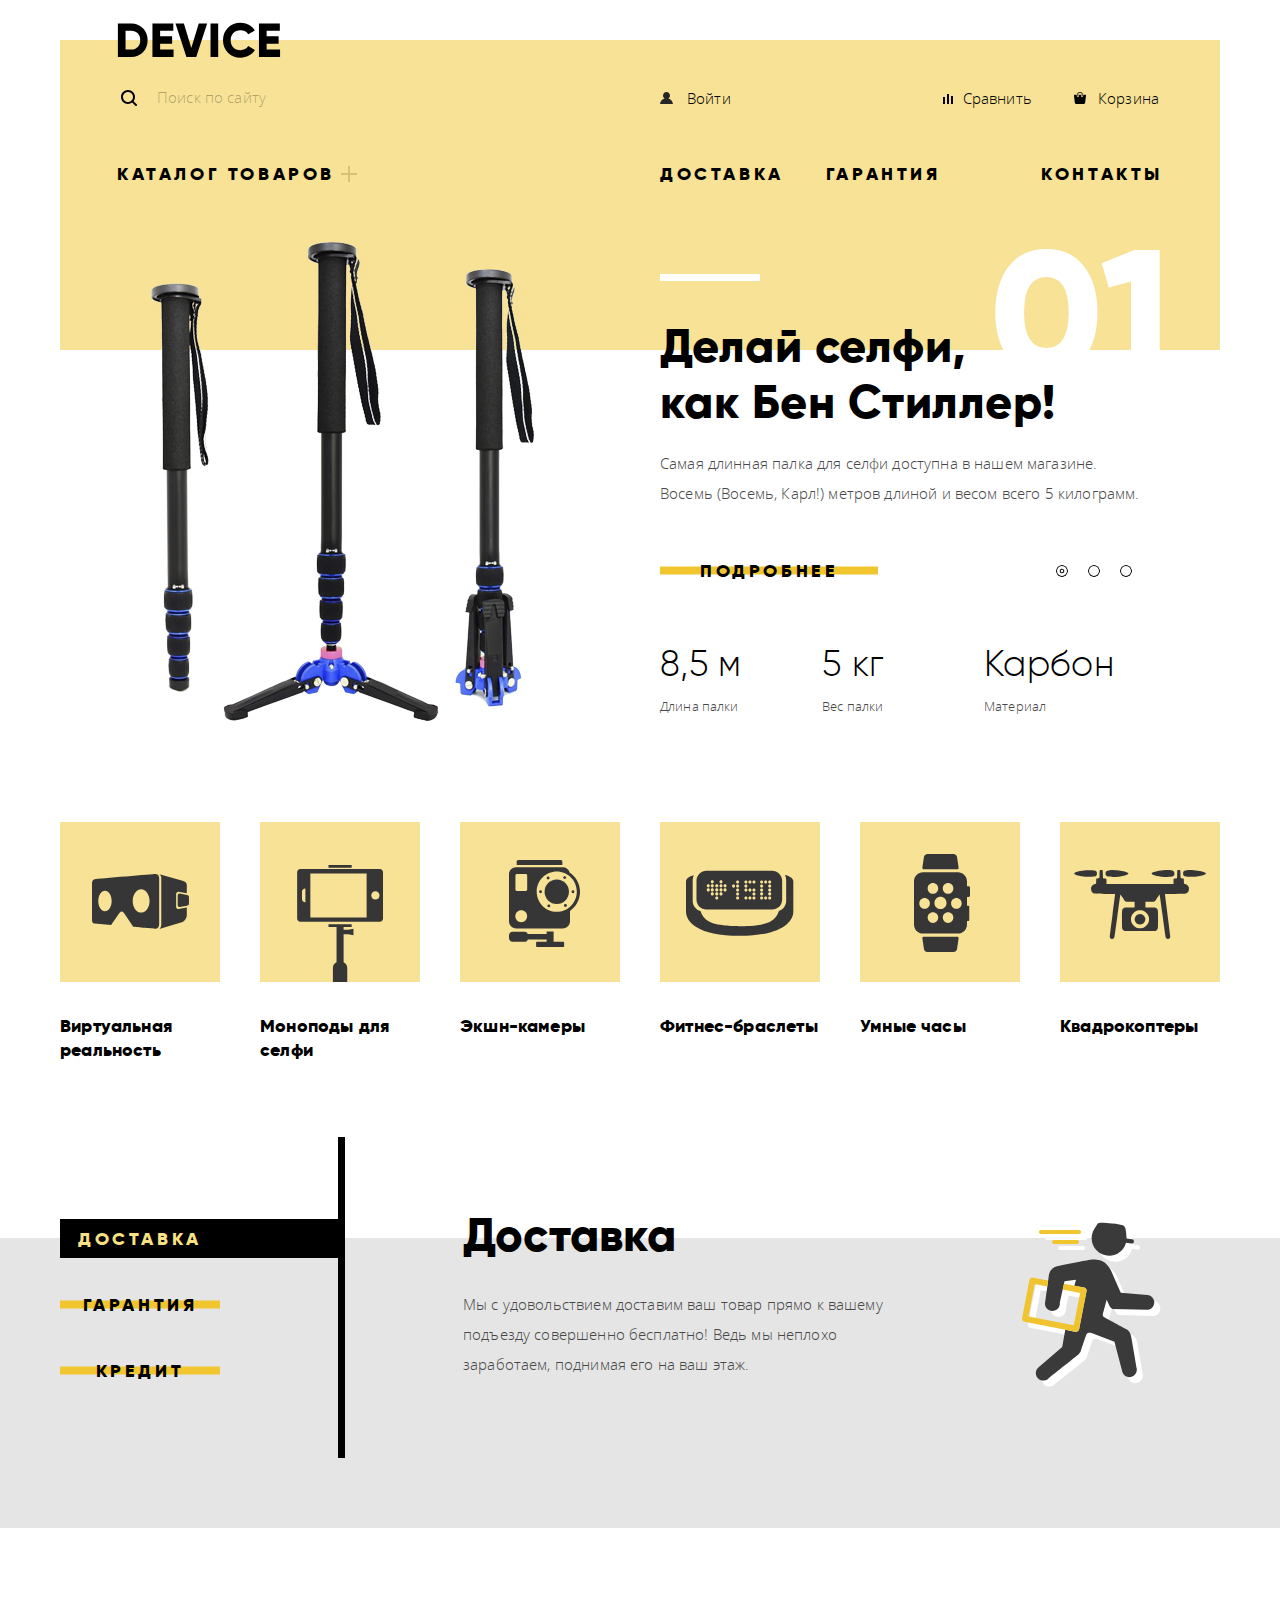
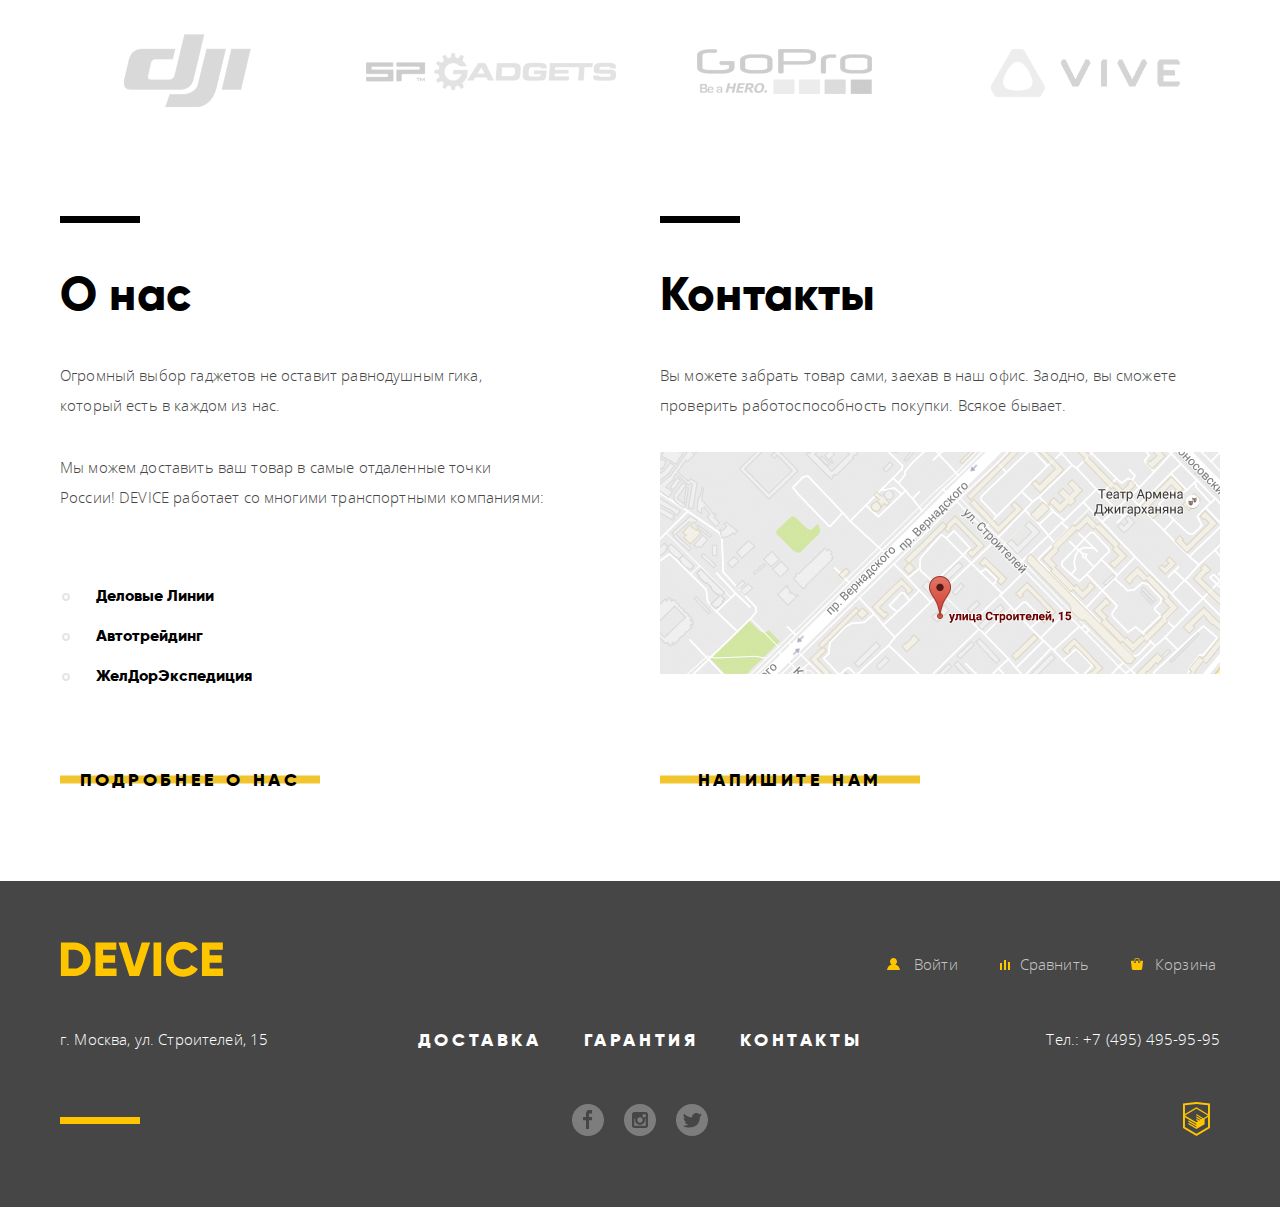
==== index.html @ cc543a5d "fix some link addresses" ====
<!DOCTYPE html>
<html lang="ru">
  <head>
    <meta charset="utf-8">
    <title>Девайс</title>
    <link href="https://fonts.googleapis.com/css?family=PT+Sans+Narrow:400,700&display=swap&subset=cyrillic" rel="stylesheet">
    <link href="css/style.css" rel="stylesheet">
  </head>
  <body class="main-theme">
    <header class="page-header">
      <div class="container">
        <nav class="page-navigation">
          <a class="device-logo" href="">
            <img src="img/logo.svg" width="164" height="36" alt="Логотип интернет-магазина &laquo;Девайс&raquo;" class="solution">
          </a>

          <ul class="user-navigation">
            <li class="search">
              <h2 class="visually-hidden">
                Поиск по сайту
              </h2>
              <form class="search-form" method="get" action="https://echo.htmlacademy.ru">
                <input class="search-input" type="text" name="search" placeholder="Поиск по сайту" autocomplete="off">
                <button class="search-button" type="button">Найти</button>
              </form>
            </li>

            <li class="authorization">
            <!-- авторизация -->
              <a class="login-link" href="">Войти</a>
              <a class="disabled user-profile-link" href="">Валенитин Петухов</a>
              <a class="logout-link disabled" href="">Выйти</a>
            </li>
            <!-- Покупки -->
            <li>
              <a class="user-navigation-link compare-link" href="catalog.html">
                Сравнить
              </a>
            </li>
            <li>
              <a class="user-navigation-link cart-link" href="catalog.html">
                Корзина
              </a>
            </li>
          </ul>

          <!-- второй блок хэдера, навигация-->
          <ul class="site-navigation">
            <!-- выпадающее меню, каталог товаров -->
            <li class="site-navigation-catalog">
              <h2 class="catalog-navigation-header">
                <a href="catalog.html">Каталог товаров</a>
              </h2>
              <ul class="catalog-navigation">
                <li>
                  <a href="catalog.html">Виртуальная реальность</a>
                </li>
                <li>
                  <a href="catalog.html">Фитнес-браслеты</a>
                </li>
                <li>
                  <a href="catalog.html">Квадрокоптеры</a>
                </li>
                <li>
                  <a href="catalog.html">Моноподы для селфи</a>
                </li>
                <li>
                  <a href="catalog.html">Умные часы</a>
                </li>
                <li>
                  <a href="catalog.html">Экшн-камеры</a>
                </li>
              </ul>
            </li>
            <li><a href="">Доставка</a></li>
            <li><a href="">Гарантия</a></li>
            <li><a href="">Контакты</a></li>
          </ul>
        </nav>
      </div>
    </header>

    <main class="">
      <h1 class="visually-hidden">
        Интернет магазин &laquo;Девайс&raquo;
      </h1>

      <section class="slider slider-advertisement">
        <div class="container">
          <h2 class="visually-hidden">
            Актуальные предложения
          </h2>

          <input class="visually-hidden" type="radio" id="slider-advertisement-item-1" name="slider-advertisement-toggle" checked>
          <input class="visually-hidden" type="radio" id="slider-advertisement-item-2" name="slider-advertisement-toggle">
          <input class="visually-hidden" type="radio" id="slider-advertisement-item-3" name="slider-advertisement-toggle">

          <div class="slider-advertisement-controls">
            <label class="slider-advertisement-controls-item" for="slider-advertisement-item-1">Первый</label>
            <label class="slider-advertisement-controls-item" for="slider-advertisement-item-2">Второй</label>
            <label class="slider-advertisement-controls-item" for="slider-advertisement-item-3">Третий</label>
          </div>

          <ul class="slider-advertisement-list">
            <li class="slider-advertisement-item slider-advertisement-item-1">
              <h3 class="visually-hidden">
                Карточка товара, cелфи-палка
              </h3>
              <div class="slider-advertisement-image-container">
                <img class="slider-advertisement-image" src="img/slider-1.png" width="384" height="486" alt="Селфи-палка, фото">
              </div>
              <div class="slider-advertisement-text-container">
                <p class="slider-advertisement-advertising-message">
                  Делай селфи, <br>как Бен Стиллер!
                </p>

                <p class="slider-advertisement-text">
                  Самая длинная палка для селфи доступна в нашем магазине. <br>Восемь (Восемь, Карл!) метров длиной и весом всего 5 килограмм.
                </p>

                <p class="slider-advertisement-button">
                  <a class="button-animated" href="catalog.html">Подробнее</a>
                </p>

                <ul class="slider-advertisement-product-features">
                <!-- характеристики товара -->
                  <li>
                    <span class="single-feature">8,5 м</span> Длина палки
                  </li>
                  <li>
                    <span class="single-feature">5 кг</span> Вес палки
                  </li>
                  <li>
                    <span class="single-feature">Карбон</span> Материал
                  </li>
                </ul>
              </div>
            </li>
            <li class="slider-advertisement-item slider-advertisement-item-2 disabled">
              <h3 class="visually-hidden">
                Карточка товара, умный браслет
              </h3>
              <div class="slider-advertisement-image-container">
                <img class="slider-advertisement-image" src="img/slider-2.png" width="345" height="485" alt="Умный браслет, фото">
              </div>
              <div class="slider-advertisement-text-container">
                <p class="slider-advertisement-advertising-message">
                  Худеем <br>правильно!
                </p>
                <p class="slider-advertisement-text">
                  Мотивирующие фитнес-браслеты помогут найти в себе силы <br>не пропускать занятия и соблюдать диету.
                </p>

                <p class="slider-advertisement-button">
                  <a class="button-animated" href="catalog.html">Подробнее</a>
                </p>

                <ul class="slider-advertisement-product-features">
                  <li>
                    <span class="single-feature">48 часов</span> Без подзарядки
                  </li>
                </ul>
              </div>
            </li>
            <li  class="slider-advertisement-item slider-advertisement-item-3 disabled">
              <h3 class="visually-hidden">
                Карточка товара, квадрокоптер
              </h3>
              <div class="slider-advertisement-image-container">
                <img class="slider-advertisement-image" src="img/slider-3.png" width="526" height="334" alt="Квадрокоптер, фото">
              </div>
              <div class="slider-advertisement-text-container">
                <p class="slider-advertisement-advertising-message">
                  Порхает как бабочка, <br>жалит как пчела!
                </p>

                <p class="slider-advertisement-text">
                  Этот обычный, на первый взгляд, квадрокоптер оснащен <br>мощным лазером, замаскированным под стандартную камеру.
                </p>

                <p class="slider-advertisement-button">
                  <a class="button-animated" href="catalog.html">Подробнее</a>
                </p>

                <ul class="slider-advertisement-product-features">
                  <li>
                    <span class="single-feature">800 м</span> Дальность полета
                  </li>
                  <li>
                    <span class="single-feature">50 м</span> Радиус поражения
                  </li>
                </ul>
              </div>
            </li>
          </ul>
        </div>
      </section>



      <section class="popular-categories">
        <div class="container">
          <h2 class="visually-hidden">
            Популярные разделы
          </h2>
          <!-- раздел "popular" с категориями товаров -->
          <ul class="popular-categories-list">
            <li class="popular-categories-item">
              <a class="popular-categories-link popular-categories-category-1" href="catalog.html">Виртуальная реальность</a>
            </li>
            <li class="popular-categories-item">
              <a class="popular-categories-link popular-categories-category-2" href="catalog.html">Моноподы для селфи</a>
            </li>
            <li class="popular-categories-item">
              <a class="popular-categories-link popular-categories-category-3" href="catalog.html">Экшн-камеры</a>
            </li>
            <li class="popular-categories-item">
              <a class="popular-categories-link popular-categories-category-4" href="catalog.html">Фитнес-браслеты</a>
            </li>
            <li class="popular-categories-item">
              <a class="popular-categories-link popular-categories-category-5" href="catalog.html">Умные часы</a>
            </li>
            <li class="popular-categories-item">
              <a class="popular-categories-link popular-categories-category-6" href="catalog.html">Квадрокоптеры</a>
            </li>
          </ul>
        </div>
      </section>



      <section class="slider slider-services">
      <!-- Cервисы -->
        <div class="container slider-services-container">

          <h2 class="visually-hidden">
            Услуги
          </h2>

          <input class="visually-hidden" type="radio" id="slider-services-item-1" name="slider-services-toggle" checked>
          <input class="visually-hidden" type="radio" id="slider-services-item-2" name="slider-services-toggle">
          <input class="visually-hidden" type="radio" id="slider-services-item-3" name="slider-services-toggle">

          <ul class="slider-services-controls">
            <li>
              <label class="slider-services-controls-item" for="slider-services-item-1">Доставка</label>
            </li>
            <li>
              <label class="slider-services-controls-item" for="slider-services-item-2">Гарантия</label>
            </li>
            <li>
              <label class="slider-services-controls-item" for="slider-services-item-3">Кредит</label>
            </li>
          </ul>

          <ul class="slider-services-list">
            <li class="slider-services-item">
              <h3>
                Доставка
              </h3>
              <p>
                Мы с удовольствием доставим ваш товар прямо к вашему <br>подъезду совершенно бесплатно! Ведь мы неплохо <br>заработаем, поднимая его на ваш этаж.
              </p>
            </li>

            <li class="slider-services-item">
              <h3>
                Гарантия
              </h3>
              <p>
                Если из-за возгорания купленного у нас товара у вас сгорит <br>дом — не переживайте, мы выдадим вам новый. <br>Товар, не дом, конечно же.
              </p>
            </li>

            <li class="slider-services-item">
              <h3>
                Кредит
              </h3>
              <p>
                Залезть в долговую яму стало проще! Кредитные <br>консультанты подберут для вас наиболее выгодные <br>условия кредита. Выгодные для нашего банка, разумеется.
              </p>
            </li>
          </ul>
        </div>
      </section>

      <section class="brands">
        <div class="container">
          <!-- Бренды -->
          <h2 class="visually-hidden">
            Бренды
          </h2>
          <ul class="brands-list">
            <li>
              <a class="brand brand-1" href="catalog.html"><span class="visually-hidden">DJI</span></a>
            </li>
            <li>
              <a class="brand brand-2" href="catalog.html"><span class="visually-hidden">SP Gadgets</span></a>
            </li>
            <li>
              <a class="brand brand-3" href="catalog.html"><span class="visually-hidden">GoPro</span></a>
            </li>
            <li>
              <a class="brand brand-4" href="catalog.html"><span class="visually-hidden">VIVE</span></a>
            </li>
          </ul>
        </div>
      </section>

      <section class="info-blocks">
        <div class="container">
          <div class="info-blocks-item about-us">
            <!-- О нас -->
            <h2 class="header-line">
              О нас
            </h2>
            <p>
              Огромный выбор гаджетов не оставит равнодушным гика, <br>который есть в каждом из нас.
            </p>
            <p>
              Мы можем доставить ваш товар в самые отдаленные точки <br>России! DEVICE работает со многими транспортными компаниями:
            </p>
            <ul class="info-blocks-list">
              <li>
                Деловые Линии
              </li>
              <li>
                Автотрейдинг
              </li>
              <li>
                ЖелДорЭкспедиция
              </li>
            </ul>
            <p>
              <a class="button-animated" href="">
                Подробнее о нас
              </a>
            </p>
          </div>

          <div class="info-blocks-item contacts">
            <!-- Контакты -->
            <h2 class="header-line">
              Контакты
            </h2>
            <p>
              Вы можете забрать товар сами, заехав в наш офис. Заодно, вы сможете <br>проверить работоспособность покупки. Всякое бывает.
            </p>
            <div>
            <!-- здесь будет карта -->
              <img src="img/map.png" width="560" height="222" alt="Карта">
            </div>
            <p>
              <a  class="button-animated" href="">
                Напишите нам
              </a>
            </p>
          </div>
        </div>
      </section>
    </main>

    <footer class="page-footer">
      <div class="container">
        <div class="user-navigation-container">
          <a class="device-logo" href="">
            <img src="img/logo-yellow.svg" width="164" height="36" alt="Логотип интернет-магазина &laquo;Девайс&raquo;" class="solution">
          </a>

          <ul class="user-navigation user-navigation-footer">
            <li>
              <!-- авторизация -->
              <a class="login-link" href="">Войти</a>
              <a class="disabled user-profile-link" href="">Валенитин Петухов</a>
              <a class="logout-link disabled" href="">Выйти</a>
            </li>
            <!-- Покупки -->
            <li>
              <a class="user-navigation-link compare-link" href="catalog.html">
                Сравнить
              </a>
            </li>
            <li>
              <a class="user-navigation-link cart-link" href="catalog.html">
                Корзина
              </a>
            </li>
          </ul>
        </div>

        <div class="site-navigation-container">
          <ul class="site-navigation site-navigation-footer">
            <li><a href="">Доставка</a></li>
            <li><a href="">Гарантия</a></li>
            <li><a href="">Контакты</a></li>
          </ul>

          <div class="footer-contacts footer-contacts-address">
            <h2 class="visually-hidden">
              Адрес
            </h2>
            <p>
              г. Москва, ул. Строителей, 15
            </p>
          </div>

          <div class="footer-contacts footer-contacts-phone">
            <!-- Этот блок переставим в конец в css -->
            <h2 class="visually-hidden">
              Телефон
            </h2>
            <p>
              Тел.: +7 (495) 495-95-95
            </p>
          </div>
        </div>

        <div class="social-links">
          <h2 class="visually-hidden">
            Соц-сети
          </h2>
          <ul class="social-links-list">
            <li>
              <a class="social-link" href="">
                <svg width="32px" height="32px" viewBox="0 0 32 32" version="1.1" xmlns="http://www.w3.org/2000/svg" xmlns:xlink="http://www.w3.org/1999/xlink">
                  <path d="M16,0 C7.164,0 0,7.163 0,16 C0,24.837 7.164,32 16,32 C24.837,32 32,24.836 32,16 C32,7.164 24.837,0 16,0 Z M20.062,9.455 L17.041,9.455 L17.041,12.899 L20.062,12.899 L20.062,16.344 L17.041,16.344 L17.041,24.954 L14.02,24.954 L14.02,16.344 L11,16.344 L11,12.899 L14.021,12.899 L14.021,9.455 C14.021,7.553 15.374,6.01 17.042,6.01 L20.063,6.01 L20.063,9.455 L20.062,9.455 Z" fill-rule="nonzero"></path>
                </svg>
              </a>
            </li>
            <li>
              <a class="social-link" href="">
                <svg width="32px" height="32px" viewBox="0 0 32 32" version="1.1" xmlns="http://www.w3.org/2000/svg" xmlns:xlink="http://www.w3.org/1999/xlink">
                  <path d="M20.916,16 C20.916,18.7274582 18.7049582,20.9385 15.9775,20.9385 C13.2500418,20.9385 11.039,18.7274582 11.039,16 C11.039,15.606 11.09,15.227 11.177,14.86 L10.28,14.86 L10.28,21.698 L21.676,21.698 L21.676,14.86 L20.779,14.86 C20.865,15.227 20.916,15.606 20.916,16 L20.916,16 Z" fill-rule="nonzero"></path>
                  <path d="M15.978,18.659 C17.444,18.659 18.637,17.466 18.637,16 C18.637,14.534 17.444,13.341 15.978,13.341 C14.512,13.341 13.319,14.534 13.319,16 C13.319,17.466 14.511,18.659 15.978,18.659 L15.978,18.659 Z M18.637,10.302 L21.676,10.302 L21.676,13.341 L18.637,13.341 L18.637,10.302 Z" fill-rule="nonzero"></path>
                  <path d="M16,0 C7.164,0 0,7.164 0,16 C0,24.837 7.164,32 16,32 C24.837,32 32,24.837 32,16 C32,7.164 24.837,0 16,0 Z M23.955,21.698 C23.9517029,22.9552887 22.9332887,23.9737029 21.676,23.977 L10.279,23.977 C9.02171129,23.9737029 8.0032971,22.9552887 8,21.698 L8,10.302 C8.00384341,9.04493849 9.02193849,8.02684341 10.279,8.023 L21.675,8.023 C22.9320615,8.02684341 23.9501566,9.04493849 23.954,10.302 L23.954,21.698 L23.955,21.698 Z" fill-rule="nonzero"></path>
                </svg>
              </a>
            </li>
            <li>
              <a class="social-link" href="">
                <svg width="32px" height="32px" viewBox="0 0 32 32" version="1.1" xmlns="http://www.w3.org/2000/svg" xmlns:xlink="http://www.w3.org/1999/xlink">
                  <path d="M16,0 C7.164,0 0,7.164 0,16 C0,24.837 7.164,32 16,32 C24.837,32 32,24.837 32,16 C32,7.164 24.837,0 16,0 Z M23.944,12.809 C23.693,19.325 20.481,23.641 12.952,23.511 L12.466,23.511 C12.019,23.511 7.923,23.068 7.122,21.688 C9.601,21.878 11.369,21.282 12.242,20.552 C11.194,20.263 9.319,20.091 8.991,17.704 C9.375,17.808 9.609,17.925 10.29,17.817 C8.983,16.993 7.532,16.298 7.611,14.174 C7.922,14.491 8.775,14.692 9.071,14.631 C8.303,14.398 6.922,11.387 8.097,9.85 C10.081,11.64 12.172,13.332 15.901,13.493 C16.128,11.279 17.141,9.794 19.069,9.168 C20.909,8.689 22.324,9.428 22.97,10.306 C23.707,10.082 24.423,9.84 25.163,9.621 C25.159,10.454 24.594,11.084 24.228,11.33 C24.975,11.495 25.651,10.855 25.651,10.855 C25.467,11.818 24.557,12.58 23.944,12.809 L23.944,12.809 Z" fill-rule="nonzero"></path>
                </svg>
              </a>
            </li>
          </ul>

          <a class="html-academy-logo" href="https://htmlacademy.ru/intensive/htmlcss">
            <img src="img/logo-html.svg" width="27" height="35" alt="HTML-Academy">
          </a>
        </div>
      </div>
    </footer>

    <section class="disabled popup popup-mail-us">
      <h2 class="visually-hidden">Напишите нам</h2>
      <form class="form-mail-us" action="https://echo.htmlacademy.ru" method="get">

        <label for="form-mail-us-name">
          Ваше имя:
          <input class="form-mail-us-name" type="text" id="form-mail-us-name" name="name" placeholder="Имя Фамилия" required>
        </label>

        <label for="form-mail-us-mail">
          Ваш e-mail:
          <input class="form-mail-us-mail" type="text" id="form-mail-us-mail" name="e-mail" placeholder="email@example.com" required>
        </label>

        <label for="form-mail-us-message-text">
          Текст письма:
        <textarea class="form-mail-us-message-text" id="form-mail-us-message-text" name="message-text" rows="5" cols="100" placeholder="В свободной форме" required></textarea>
        </label>

        <button class="button-animated" type="submit">
          Отправить
        </button>
      </form>
      <button class="popup-close" type="button">
        <span class="visually-hidden">Закрыть</span>
      </button>
    </section>

    <section class="disabled popup popup-map">
      <h2 class="visually-hidden">Как до нас добраться</h2>
      <img class="popup-map-image" src="img/map-big.png" width="960" height="559" alt="Офис компании по адресу г. Москва, ул. Строителей, 15 ">
      <button class="popup-close" type="button">
        <span class="visually-hidden">Закрыть</span>
      </button>
    </section>
  </body>
</html>
---- css/style.css ----
/* --- --- --- --- add fonts --- --- --- --- */

@font-face {
  font-family: 'Gilroy';
  src:
    url('../fonts/gilroylight.woff') format('woff'),
    url('../fonts/gilroylight.woff2') format('woff2');
  font-weight: normal;
}

@font-face {
  font-family: 'Gilroy';
  src:
    url('../fonts/gilroyextrabold.woff') format('woff'),
    url('../fonts/gilroyextrabold.woff2') format('woff2');
  font-weight: bold;
}

@font-face {
  font-family: 'Open Sans';
  src:
    url('../fonts/opensans.woff') format('woff'),
    url('../fonts/opensans.woff2') format('woff2');
  font-weight: normal;
}

@font-face {
  font-family: 'Open Sans light';
  src:
    url('../fonts/opensanslight.woff') format('woff'),
    url('../fonts/opensanslight.woff2') format('woff2');
  font-weight: normal;
}

/* --- --- --- --- initial--- --- --- --- */

html {
  box-sizing: border-box;
}

*, *::before, *::after {
  box-sizing: inherit;
}

img {
  max-width: 100%
}

a {
  text-decoration: none
}

body.main-theme {
  margin: 0;
  padding: 0;

  font-family: "Open Sans light", Arial, sans-serif;
  font-weight: 400;
  font-size: 15px;
  line-height: 30px;
  letter-spacing: 0.15px;

  color: #464646;

  background-color: #ffffff;

  min-width: 1160px;

  /*
  background-image: url("");
  background-position: top center;
  background-repeat: no-repeat;
  */
}

.container {
  width: 1160px;
  margin: auto;
}

/* --- --- --- --- main-theme, headers and paragraphs --- --- --- --- */

.main-theme h2 {
  font-family: "Gilroy", Arial, sans-serif;
  font-weight: bold;
  font-size: 47px;
  letter-spacing: 0.21px;
  line-height: 48px;
  color: #000000;
}

.main-theme .header-line {
  position: relative;

  margin: 0px 0 42px 0;
  padding: 54px 0 0 0;

}

/*
.main-theme p {
  margin: 15px 0;
}
 */

.main-theme .header-line::before {
  content: "";

  display: block;
  width: 80px;
  height: 7px;

  position: absolute;
  top: 0;
  left: 0;


  background: #000000;
}

/* --- --- --- --- main-theme, links and buttons --- --- --- --- */

.main-theme a {
  text-decoration: none;
  color: #000000;
}

.main-theme a:hover {
  opacity: 0.6;
}

.main-theme a:active {
  opacity: 0.3;
}

.main-theme a:visited {
  color: #000000;
}

a.button-animated {
  display: inline-block;

  opacity: 1;

  font-family: "Gilroy", Arial, sans-serif;
  font-weight: bold;
  font-size: 18px;
  letter-spacing: 3.6px;
  line-height: 24px;

  text-transform: uppercase;
  text-align: center;

  background-color: transparent;
  background: linear-gradient(180deg, rgba(255,255,255,0) 15px, rgba(240,197,46,1) 16px, rgba(240,197,46,1) 23px, rgba(255,255,255,0) 24px);

  padding: 8px 40px 7px;

}

a.button-animated:hover {
  opacity: 1;

  background-color: rgba(240,197,46,1);
}

a.button-animated:active {
  opacity: 1;
  color: rgba(0,0,0,0.3);
  background-color: rgba(240,197,46,1);
}

/* --- --- --- --- page-navigation --- --- --- --- */

.page-navigation {
  color: #000000;
  background-color: rgba(240, 197, 46, 0.5);
  background: linear-gradient(180deg, rgba(255,255,255,0) 40px, rgba(240,197,46,0.5) 40px);
  padding: 22px 57px 50px 57px;
  margin: 0 0 0 0;

}

.page-header .device-logo {
  position: relative;
}

.device-logo:hover {
  opacity: 0.6;
}

.device-logo:active {
  opacity: 0.3;
}

/* fix for ie 10 and 11 */
@media all and (-ms-high-contrast: none), (-ms-high-contrast: active) {
  .device-logo img:active {
    opacity: 0.3;
  }
}

/* --- --- --- --- user-navigation --- --- --- --- */

.user-navigation {
  list-style: none;
  padding: 0 0 0 0;

  display: flex;
  flex-wrap: wrap;
  justify-content: space-between;
  align-items: center;

  margin: 6px 4px 6px 0;
}

.user-navigation > li {
  font-family: "Open Sans light", Arial, sans-serif;
  font-weight: normal;
  font-size: 15px;
  line-height: 30px;
  letter-spacing: 0.15px;

  margin-right: 42px;
}

.user-navigation > li:last-child {
  margin-right: 0px;
}

/* --- --- --- --- user-navigation search --- --- --- --- */

.user-navigation .search {
  min-width: 543px;
  margin-right: 0px;
}

.search-form {
  display: inline-block;
  position: relative;
  font-size: 0;

}

.search-form::before {
  content: "";

  position: absolute;
  top: 17px;
  left: 4px;

  width: 16px;
  height: 16px;

  background-image: url("../img/search.svg");
  background-repeat: no-repeat;
  background-position: 0 0;

  opacity: 1;
}

.search-input {
  display: inline-block;
  height: 49px;

  font-family: "Open Sans light", Arial, sans-serif;
  font-weight: normal;
  font-size: 15px;
  line-height: 30px;
  letter-spacing: 0.15px;

  border-radius: 0;
  border: none;
  /*
  border-bottom: 2px solid #000000;
   */

  background: transparent;

  padding: 9px 21px 10px 40px;
  margin: 0;

}

.search-button {
  display: none;

  font-family: "Open Sans light", Arial, sans-serif;
  font-weight: normal;
  font-size: 15px;
  line-height: 30px;
  letter-spacing: 0.15px;

  border-radius: 0;
  border: none;

  /*
  border: 2px solid #000000;
   */

  -webkit-box-shadow: inset 0px 0px 0px 2px rgba(0,0,0,1);
  -moz-box-shadow: inset 0px 0px 0px 2px rgba(0,0,0,1);
  box-shadow: inset 0px 0px 0px 2px rgba(0,0,0,1);

  background: transparent;

  padding: 9px 21px 10px 20px;
  margin: 0;
}

/* --- --- --- --- user-navigation search mechanics --- --- --- --- */


.search-input::placeholder {
  color: rgba(0,0,0,0.3);
}


.search-input:hover::placeholder {
  /*
    need some special IE selector here
  */
  color: rgba(0,0,0,0.6);
}

.search-input:focus {
  width: 356px;
  -webkit-box-shadow: inset 1px -4px 0px -2px rgba(0,0,0,1);
  -moz-box-shadow: inset 1px -4px 0px -2px rgba(0,0,0,1);
  box-shadow: inset 1px -4px 0px -2px rgba(0,0,0,1);

  outline: none;
}

.search-input:focus ~ .search-button {
  display: inline-block;
}

/* --- --- --- --- user-navigation authorization --- --- --- --- */

.user-navigation .authorization {
  min-width: 280px;
  flex-grow: 1;

  margin-right: 0px;
}

.user-navigation .user-navigation-link {
  position: relative;
}

.user-navigation .login-link {
  position: relative;
  padding-left: 27px;
}

.login-link::before {
  content: "";

  position: absolute;
  top: 4px;
  left: 0px;

  width: 13px;
  height: 12px;

  background-image: url("../img/user.svg");
  background-repeat: no-repeat;
  background-position: 0 0;

  opacity: 1;
}

.user-navigation .user-profile-link {
  position: relative;
  padding-left: 27px;
}

.user-profile-link::before {
  content: "";

  position: absolute;
  top: 4px;
  left: 0px;

  width: 13px;
  height: 12px;

  background-image: url("../img/user.svg");
  background-repeat: no-repeat;
  background-position: 0 0;

  opacity: 1;
}

.logout-link {
  margin-left: 16px;
  opacity: 0.3;
}

/* --- --- --- --- user-navigation other items --- --- --- --- */

.user-navigation .compare-link {
  padding-left: 20px;

}

.compare-link::before {
  content: "";

  position: absolute;
  top: 6px;
  left: 0px;

  width: 10px;
  height: 10px;

  background-image: url("../img/compare.svg");
  background-repeat: no-repeat;
  background-position: 0 0;

  opacity: 1;
}

.user-navigation .cart-link {
  padding-left: 24px;
}

.cart-link::before {
  content: "";

  position: absolute;
  top: 4px;
  left: 0px;

  width: 12px;
  height: 12px;

  background-image: url("../img/cart.svg");
  background-repeat: no-repeat;
  background-position: 0 0;

  opacity: 1;
}

/* --- --- --- --- site-navigation --- --- --- --- */

.site-navigation {
  list-style: none;
  padding: 0 0 0 0;

  display: flex;
  flex-wrap: wrap;
  justify-content: space-between;

  margin: 40px 0 0 0;

}

.site-navigation > li {
  text-transform: uppercase;

  font-family: "Gilroy", Arial, sans-serif;
  font-weight: bold;
  font-size: 18px;
  line-height: 24px;
  letter-spacing: 3.6px;

  margin-right: 42px;
}

.site-navigation > li:last-child {
  margin-right: 0px;
  flex-grow: 1;
  text-align: right;
}

.site-navigation .site-navigation-catalog {
  position: relative;
  min-width: 250px;
  margin-right: 293px;
}

.site-navigation-catalog .catalog-navigation-header {
  display: inline;
  position: relative;

  font-size: inherit;
  font-weight: inherit;
  letter-spacing: inherit;
  line-height: inherit;

  margin: 0 0 0 0;
}

.catalog-navigation-header a {
  padding: 0 30px 0 0;
}

.catalog-navigation-header::after {
  content: "";
  z-index: -1;

  position: absolute;
  top: 3px;
  right: 8px;

  width: 16px;
  height: 16px;

  background-image: url("../img/plus.svg");
  background-repeat: no-repeat;
  background-position: 0 0;

  opacity: 1;
}



/* --- --- --- --- catalog-navigation --- --- --- --- */

.catalog-navigation {
  display: none;
  z-index: 20;

  position: absolute;
  left: -57px;

  list-style: none;
  padding: 20px 440px 30px 57px;

  flex-wrap: wrap;

  width: 1160px;
  min-height: 164px;

  background: rgba(247,226,150,1);
}

.site-navigation-catalog:hover .catalog-navigation {
  display: flex;
}

.catalog-navigation li {
  text-transform: initial;
  font-family: "Open Sans light", Arial, sans-serif;
  font-weight: normal;
  font-size: 15px;
  line-height: 36px;
  letter-spacing: 0.15px;

  margin: 0;
}

/* fix for ie 10 and 11 */
@media all and (-ms-high-contrast: none), (-ms-high-contrast: active) {
  .catalog-navigation li {
    text-transform: lowercase;
  }

  .catalog-navigation li:first-letter {
    text-transform: capitalize;
  }
}

/* --- --- --- --- catalog-navigation list items layout --- --- --- --- */

.catalog-navigation li:nth-child(3n+1) {
  width: 240px;
  padding-right: 40px;
}

.catalog-navigation li:nth-child(3n+2) {
  width: 200px;
  padding-right: 40px;
}

.catalog-navigation li:nth-child(3n) {
  width: 200px;
  padding-right: 40px;
}

.catalog-navigation li:nth-last-child(2) {
  margin-right: 200px
}

.catalog-navigation li:last-child {
  margin-right: 440px
}

/* --- --- --- --- advertisement slider --- --- --- --- */

.slider-advertisement .container {
  position: relative;
}

.slider-advertisement-list {
  /*
  counter-reset: advertisement-item-counter;

  done in a different way, see below
   */

  list-style: none;
  padding: 0 0 0 0;
  margin: 0 0 0 0;

  background: transparent;
  background: linear-gradient(180deg, rgba(240,197,46,0.5) 114px, rgba(255,255,255,0) 114px);
}

.slider-advertisement-item {
  display: none;
  position: relative;
}

.slider-advertisement-item::before {
  /*
  counter-increment: advertisement-item-counter;
  content: "0" counter(advertisement-item-counter);
  */

  display: block;

  position: absolute;
  top: -12px;
  right: 48px;

  background: transparent;

  font-family: "Gilroy", Arial, sans-serif;
  font-weight: bold;
  font-size: 179.2px;
  line-height: 179px;
  letter-spacing: 0.36px;
  color: #ffffff;
}

.slider-advertisement-image-container {
  flex-grow: 1;

  /*
    fix for slider-advertisement-controls position on slide 2
  */
  max-height: 499px;
}

.slider-advertisement-text-container {
  width: 560px;
  padding-right: 50px;
}

.slider-advertisement-advertising-message {
  position: relative;

  font-family: "Gilroy", Arial, sans-serif;
  font-weight: bold;
  font-size: 47px;
  line-height: 56px;
  letter-spacing: 0.47px;
  color: #000000;

  margin: 38px 0 18px 0;
  padding: 44px 0 0 0;
}

.slider-advertisement-advertising-message::before {
  content: "";

  display: block;
  width: 100px;
  height: 7px;

  position: absolute;
  top: 0;
  left: 0;


  background: #ffffff;
}

.slider-advertisement-button {
  margin: 43px 0 50px 0;
}

.slider-advertisement-product-features {
  list-style: none;
  padding: 0 0 0 0;

  display: flex;
  flex-wrap: wrap;

  font-family: "Open Sans light", Arial, sans-serif;
  font-weight: normal;
  font-size: 13px;
  line-height: 20px;
  letter-spacing: 0.13px;
  color: #464646;
}

.slider-advertisement-product-features li {
  min-width: 162px;
  margin-bottom: 20px;
}

.slider-advertisement-product-features .single-feature {
  display: block;
  margin: 0 0 8px 0;

  font-family: "Gilroy", Arial, sans-serif;
  font-weight: normal;
  font-size: 36px;
  line-height: 48px;
  letter-spacing: 0.36px;
  color: #000000;
}

/* --- --- --- --- advertisement slider controls --- --- --- --- */

.slider-advertisement-controls {
  position: absolute;
  right: 78px;
  bottom: 149px;

  display: flex;
  flex-wrap: wrap;

  max-width: 96px;

  z-index: 10;

  font-size: 0;

  background-color: transparent;
}

.slider-advertisement-controls-item {
  display: block;
  width: 12px;
  height: 12px;
  padding: 0;
  margin: 10px;

  border-radius: 50%;
  cursor: pointer;

  background-color: transparent;
  background-position: center center;
  background-repeat: no-repeat;
  background-image: url("../img/slider-button-empty.svg");
}

#slider-advertisement-item-1:checked ~ .slider-advertisement-controls .slider-advertisement-controls-item:nth-child(1),
#slider-advertisement-item-2:checked ~ .slider-advertisement-controls .slider-advertisement-controls-item:nth-child(2),
#slider-advertisement-item-3:checked ~ .slider-advertisement-controls .slider-advertisement-controls-item:nth-child(3) {
  background-image: url("../img/slider-button.svg");
}

/* --- --- --- --- advertisement slider mechanics--- --- --- --- */

#slider-advertisement-item-1:checked ~ .slider-advertisement-list .slider-advertisement-item:nth-child(1),
#slider-advertisement-item-2:checked ~ .slider-advertisement-list .slider-advertisement-item:nth-child(2),
#slider-advertisement-item-3:checked ~ .slider-advertisement-list .slider-advertisement-item:nth-child(3) {
  display: flex;
}

/* --- --- --- --- advertisement slider current item styles --- --- --- --- */

.slider-advertisement-item:nth-child(1)::before {
  content: "01";
}

.slider-advertisement-item:nth-child(1) .slider-advertisement-image {
  margin: 2px 0 0 90px;
}



.slider-advertisement-item:nth-child(2)::before {
  content: "02";
}

.slider-advertisement-item:nth-child(2) .slider-advertisement-image {
  margin: 14px 0 0 116px;
}

/*
fix for slider-advertisement-controls-item position on slide 2, moved to all .slider-advertisement-image-container tags

#slider-advertisement-item-2:checked ~ .slider-advertisement-list .slider-advertisement-image-container   {
  max-height: 499px;
}
*/


.slider-advertisement-item:nth-child(3)::before {
  content: "03";
}

.slider-advertisement-item:nth-child(3) .slider-advertisement-image {
  margin: 67px 0 0 31px;
}

/* --- --- --- --- popular --- --- --- --- */

.popular-categories {}

.popular-categories-list {
  list-style: none;
  padding: 0 0 0 0;
  margin: 86px 0 0 0;

  display: flex;
  flex-wrap: wrap;
}

.popular-categories-item {
  width: 160px;
  background: linear-gradient(180deg, rgba(240,197,46,0.5) 160px, rgba(255,255,255,0) 160px);

  margin: 0 40px 60px 0;
}

.popular-categories-item:nth-child(6n) {
  margin-right: 0;
}

.popular-categories-item:hover {
  background: linear-gradient(180deg, rgba(240,197,46,1) 160px, rgba(255,255,255,0) 160px);
}

a.popular-categories-link, a.popular-categories-link:hover {
  opacity: 1;
}

a.popular-categories-link:active {
  opacity: 0.3;
}

a.popular-categories-link {
  display: block;
  padding: 192px 0 0 0;
  margin: 0 0 0 0;

  font-family: "Gilroy", Arial, sans-serif;
  font-weight: bold;
  font-size: 18px;
  line-height: 24px;
  letter-spacing: 0.18px;
  color: #000000;

  background-color: transparent;
  background-position: 50% top;
  background-repeat: no-repeat;
}

.popular-categories-link.popular-categories-category-1 {
  background-image: url("../img/popular-1.svg");
  background-position: 50% 52px;
}

.popular-categories-link.popular-categories-category-2 {
  background-image: url("../img/popular-2.svg");
  background-position: 50% 43px;
}

.popular-categories-link.popular-categories-category-3 {
  background-image: url("../img/popular-3.svg");
  background-position: 49px 38px;
}

.popular-categories-link.popular-categories-category-4 {
  background-image: url("../img/popular-4.svg");
  background-position: 50% 48px;
}

.popular-categories-link.popular-categories-category-5 {
  background-image: url("../img/popular-5.svg");
  background-position: 54px 32px;
}

.popular-categories-link.popular-categories-category-6 {
  background-image: url("../img/popular-6.svg");
  background-position: 50% 48px;
}

/* --- --- --- --- services --- --- --- --- */


.slider-services {
  background: linear-gradient(180deg, rgba(255,255,255,0) 116px, rgba(229,229,229,1) 116px);
  min-height: 402px;
}

.slider-services-container {
  display: flex;
}
.slider-services-controls {
  flex-shrink: 0;
  list-style: none;
  padding: 82px 0 41px 0;

  border-right: 7px solid black;
  margin: 15px 0 70px;
}

.slider-services-controls li {
  margin: 0 0 27px 0;
  width: 278px;
}

/* --- --- --- --- services buttons --- --- --- --- */

.slider-services-controls-item {
  display: block;
  width: 160px;
  padding: 8px 0 7px;
  color: #000000;

  cursor: pointer;


  font-family: "Gilroy", Arial, sans-serif;
  font-weight: bold;
  font-size: 18px;
  letter-spacing: 3.6px;
  line-height: 24px;

  text-transform: uppercase;
  text-align: center;

  background-color: transparent;
  background: linear-gradient(180deg, rgba(255,255,255,0) 15px, rgba(240,197,46,1) 16px, rgba(240,197,46,1) 23px, rgba(255,255,255,0) 24px);

}

.slider-services-controls-item:hover {
  background-color: rgba(240,197,46,1);
}

.slider-services-controls-item:active {
  background-color: rgba(240,197,46,1);
  color: rgba(0,0,0,0.3);
}


/* --- --- --- --- services mechanics--- --- --- --- */

#slider-services-item-1:checked ~ .slider-services-controls li:nth-child(1) {
  background: #000000;
}

#slider-services-item-1:checked ~ .slider-services-controls li:nth-child(1) .slider-services-controls-item {
  color: rgba(247,225,132,1);
  background: #000000;
  cursor: initial;
}

#slider-services-item-2:checked ~ .slider-services-controls li:nth-child(2) {
  background: #000000;
}

#slider-services-item-2:checked ~ .slider-services-controls li:nth-child(2) .slider-services-controls-item {
  color: rgba(247,225,132,1);
  background: #000000;
  cursor: initial;
}

#slider-services-item-3:checked ~ .slider-services-controls li:nth-child(3) {
  background: #000000;
  cursor: initial;
}

#slider-services-item-3:checked ~ .slider-services-controls li:nth-child(3) .slider-services-controls-item {
  color: rgba(247,225,132,1);
  background: #000000;
}

#slider-services-item-1:checked ~ .slider-services-list .slider-services-item:nth-child(1),
#slider-services-item-2:checked ~ .slider-services-list .slider-services-item:nth-child(2),
#slider-services-item-3:checked ~ .slider-services-list .slider-services-item:nth-child(3) {
  display: block;
}

/* --- --- --- --- services items --- --- --- --- */

.slider-services-list {
  list-style: none;
  padding: 44px 0;
  margin: 15px 0;
}

.slider-services-item {
  display: none;
  padding: 30px 300px 30px 118px;
}

.slider-services h3 {
  font-family: "Gilroy", Arial, sans-serif;
  font-weight: bold;
  font-size: 47px;
  letter-spacing: 0.21px;
  line-height: 48px;
  color: #000000;
  margin: 0 0 30px 0;
}

.slider-services-item {
  background-color: transparent;
  background-position: 660px 32px;
  background-repeat: no-repeat;
}

.slider-services-item:nth-child(1) {
  background-image: url("../img/delivery.svg");
  background-position: 677px 41px;
}

.slider-services-item:nth-child(2) {
  background-image: url("../img/warranty.svg");
  background-position: 659px 19px;
}

.slider-services-item:nth-child(3) {
  background-image: url("../img/credit.svg");
  background-position: 651px 18px;
}



/* --- --- --- --- brands --- --- --- --- */

.brands {}

.brands-list {
  list-style: none;
  padding: 0 0 0 0;
  margin: 94px 0;
  display: flex;
  flex-wrap: wrap;
  justify-content: space-between;
}

a.brand {
  display: block;
  width: 260px;
  height: 100px;
}

a.brand:hover {
  opacity: 1;
}

.brand-1 {
  background-image: url('../img/logo-1.png');
}

.brand-1:hover {
  background-image: url('../img/logo-1-hover.png');
}

.brand-2 {
  background-image: url('../img/logo-2.png');
}

.brand-2:hover {
  background-image: url('../img/logo-2-hover.png');
}

.brand-3 {
  background-image: url('../img/logo-3.png');
}

.brand-3:hover {
  background-image: url('../img/logo-3-hover.png');
}

.brand-4 {
  background-image: url('../img/logo-4.png');
}

.brand-4:hover {
  background-image: url('../img/logo-4-hover.png');
}

/* --- --- --- --- info-blocks --- --- --- --- */

.info-blocks .container {
  display: flex;
  justify-content: space-between;

  margin-bottom: 50px;
}

.info-blocks-item {
  width: 560px;
}

.info-blocks-item p {
  margin: 32px 0;
}

.info-blocks-list {
  list-style: none;
  padding: 0 0 0 36px;
  margin: 64px 0;

  font-family: "Gilroy", Arial, sans-serif;
  font-weight: bold;
  font-size: 16px;
  line-height: 40px;
  letter-spacing: 0px;
  color: #000000;
}

.info-blocks-list li {
  position: relative;
}

.info-blocks-list li::before {
  content: "";

  position: absolute;
  top: 17px;
  left: -34px;

  display: block;
  width: 8px;
  height: 8px;
  padding: 0;
  margin: 0px;

  background-color: transparent;
  background-position: center center;
  background-repeat: no-repeat;
  background-image: url("../img/oval.svg");

}

.info-blocks-item .button-animated {
  width: 260px;
  padding-left: 0;
  padding-right: 0;

}

.contacts .button-animated {
  /*
    bad one place
  */
  margin-top: 45px;
}

/* --- --- --- --- catalog-headings --- --- --- --- */

.catalog-headings .container {
  padding: 0 59px;
}

.catalog-headings h1 {
  font-family: "Gilroy", Arial, sans-serif;
  font-weight: bold;
  font-size: 47px;
  line-height: 48px;
  letter-spacing: 1px;
  color: #000000;

  margin: 38px 0 24px 0;
}

.catalog-headings-breadcrumbs {
  display: flex;
  flex-wrap: wrap;

  list-style: none;
  padding: 0;
  margin: 15px 0 46px 0;

  font-family: "Open Sans light", Arial, sans-serif;;
  font-weight: normal;
  font-size: 14px;
  line-height: 24px;
  letter-spacing: 0.14px;

  color: #000000;
}

.catalog-headings-breadcrumbs li {
  position: relative;

  text-decoration: none;
  color: rgba(0,0,0,0.3);

  padding-right: 38px;
}

.catalog-headings-breadcrumbs li::after {
  content: "";

  position: absolute;
  top: 9px;
  right: 8px;

  width: 13px;
  height: 12px;

  background-image: url("../img/nav-arrow.svg");
  background-repeat: no-repeat;
  background-position: 0 0;

  opacity: 1;
}

.catalog-headings-breadcrumbs li:last-child::after {
  display: none;
}

.catalog-headings-breadcrumbs a {
  opacity: 0.3;
}

.catalog-headings-breadcrumbs a:hover {
  opacity: 0.6;
}

.catalog-headings-breadcrumbs a:active {
  opacity: 0.1;
}

/* --- --- --- --- catalog-content --- --- --- --- */

.catalog-content {
  background-color: transparent;
  background:
    linear-gradient(90deg, rgba(210,210,210,0.4) calc(50% - 252px), rgba(210,210,210,0.0) calc(50% - 252px)),
    linear-gradient(180deg, rgba(210,210,210,0.4) 70px, rgba(210,210,210,0.0) 70px);
}

.catalog-content .container {
  display: flex;
}

/* --- --- --- --- catalog-filters --- --- --- --- */

.catalog-filters {
  width: 328px;
  padding: 0 57px;

  flex-shrink: 0;
}

.catalog-filters h2 {
  text-transform: uppercase;

  font-family: "Gilroy", Arial, sans-serif;
  font-weight: bold;
  font-size: 16px;
  line-height: 24px;
  letter-spacing: 3.5px;
  color: #000000;

  margin: 23px 0;
  padding: 0 0 0 0;
}

/* --- --- --- --- form-catalog-filters --- --- --- --- */

.form-catalog-filters {
  padding: 70px 0;
}

.form-catalog-filters-group {
  margin: 0 0 24px 0;
  padding: 0;

  border: none;
}

.form-catalog-filters-group legend {
  display: block;
  /*
  float: left;
   */
  width: 100%;

  margin: 0 0 0 0;
  padding: 10px 0;

  font-family: "Gilroy", Arial, sans-serif;
  font-weight: bold;
  font-size: 18px;
  line-height: 24px;
  letter-spacing: 0.18px;
  color: #000000;

  border-top: 2px solid #000000;
}

/*
.form-catalog-filters-group:first-child legend {
  margin-top: 70px;
}
*/

.form-catalog-filters-group-list {
  list-style: none;
  padding: 0 0 0 0;
  margin: 8px 0;
}

.form-catalog-filters-group-list li {
  font-family: "Open Sans light", Arial, sans-serif;;
  font-weight: normal;
  font-size: 14px;
  line-height: 40px;
  letter-spacing: 0.14px;
  color: #000000;
}

/* --- --- --- --- form-catalog-filters range --- --- --- --- */

.range-controls {
  position: relative;
  margin: 24px 0 10px 0;
}

.range-controls .scale {
  height: 2px;
  background: #DBDBDB;

  margin: 10px 0;
}

.range-controls .bar {
  left: 20%;

  width: 40%;
  height: 2px;

  background: #91C92F;
}

.range-controls .toggle {
  position: absolute;
  top: -10px;
  margin-left: -10px;

  width: 20px;
  height: 22px;
  padding: 0;

  border: none;
  background-color: #ffffff;
  background: url("../img/filter-button.svg");
  border-radius: 50%;
}

.range-controls .toggle:hover {
  cursor: pointer;
}

.range-controls .toggle-min {
  left: 20%;
}

.range-controls .toggle-max {
  left: 60%;
}

.range-values {
  display: flex;

  font-family: "Open Sans light", Arial, sans-serif;
  font-weight: normal;
  font-size: 14px;
  line-height: 24px;
  letter-spacing: 0px;

  color: rgba(0,0,0,0.2);
}

.value-min {

}

.value-max {
  text-align: right;
  margin-left: auto;
}

/* --- --- --- --- form-catalog-filters checkbox --- --- --- --- */

.form-catalog-filters input[type=checkbox] ~ label {
  position: relative;

  padding-left: 40px;
  cursor: pointer;
}

.form-catalog-filters input[type=checkbox] ~ label::before {
  content: "";

  position: absolute;
  top: -2px;
  left: 0px;

  width: 27px;
  height: 23px;

  background-image: url("../img/checkbox-off.svg");
  background-repeat: no-repeat;
  background-position: 0 0;

  opacity: 1;

}

.form-catalog-filters input[type=checkbox]:checked ~ label::before {
  background-image: url("../img/checkbox-on.svg");
}

/*
.checkbox:checked ~ .slider-services-controls li:nth-child(1) .slider-services-controls-item
 */

/* --- --- --- --- form-catalog-filters radio --- --- --- --- */

.form-catalog-filters input[type=radio] ~ label {
  position: relative;

  padding-left: 40px;
  cursor: pointer;
}

.form-catalog-filters input[type=radio] ~ label::before {
  content: "";

  position: absolute;
  top: -2px;
  left: 0px;

  width: 25px;
  height: 25px;

  background-image: url("../img/radio-off.svg");
  background-repeat: no-repeat;
  background-position: 0 0;

  opacity: 1;

}

.form-catalog-filters input[type=radio]:checked ~ label::before {
  background-image: url("../img/radio-on.svg");
}

/* --- --- --- --- form-catalog-filters button --- --- --- --- */

.form-catalog-filters .button-animated {
  display: block;
  width: 100%;
  cursor: pointer;

  opacity: 1;

  font-family: "Gilroy", Arial, sans-serif;
  font-weight: bold;
  font-size: 18px;
  letter-spacing: 3.6px;
  line-height: 24px;

  text-transform: uppercase;
  text-align: center;

  border: none;
  background-color: transparent;
  background: linear-gradient(180deg, rgba(255,255,255,0) 15px, rgba(240,197,46,1) 16px, rgba(240,197,46,1) 23px, rgba(255,255,255,0) 24px);

  padding: 8px 0 7px 0;

  margin: 20px 0 0 0;

}

.form-catalog-filters .button-animated:hover {
  opacity: 1;

  background-color: rgba(240,197,46,1);
}

.form-catalog-filters .button-animated:active {
  opacity: 1;
  color: rgba(0,0,0,0.3);
  background-color: rgba(240,197,46,1);
}

/* fix for ie 10 and 11 */
@media all and (-ms-high-contrast: none), (-ms-high-contrast: active) {
  /*
    do we need this??

    .form-catalog-filters .button-animated{
      padding: 7px 40px 8px 40px;
    }

    .form-catalog-filters .button-animated:active:hover{
      padding: 6px 41px 9px 39px;
    }
  */

  .form-catalog-filters .button-animated:active:hover{
    padding: 7px 41px 8px 39px;
  }
}
/* --- --- --- --- catalog-goods --- --- --- --- */

.catalog-goods {
  display: flex;
  flex-direction: column;
  flex-grow: 1;

  padding: 0 0 0 72px;
}

/* fix for ie 10 and 11 */
@media all and (-ms-high-contrast: none), (-ms-high-contrast: active) {
  .catalog-goods {
    width: 100%;
  }
}

/* --- --- --- --- catalog-sort --- --- --- --- */

.catalog-sort {
  display: flex;
  flex-wrap: wrap;
}

.catalog-sort h3 {
  text-transform: uppercase;

  font-family: "Gilroy", Arial, sans-serif;
  font-weight: bold;
  font-size: 16px;
  line-height: 24px;
  letter-spacing: 3.5px;
  color: #000000;

  margin: 23px 40px 23px 0;
  padding: 0 0 0 0;
}

.catalog-sort-list  {
  list-style: none;
  padding: 0 0 0 0;
  margin: 0 0 0 0;
  display: flex;
}

.catalog-sort-list-type {
  flex-grow: 1;
  flex-wrap: wrap;
}

.catalog-sort-list li {
  margin: 19px 30px 21px 0;
}

.catalog-sort-list button {
  display: inline;
  background: transparent;
  border: none;

  padding: 0;
  margin: 0;

  font-family: "Open Sans light", Arial, sans-serif;;
  font-weight: normal;
  font-size: 14px;
  line-height: 18px;
  letter-spacing: 0px;
  color: #000000;

  cursor: pointer;

  opacity: 0.3;
}

.catalog-sort-list button:hover {
  opacity: 0.6;
}

.catalog-sort-list button:active {
  opacity: 1;
}

.catalog-sort-list button.selected {
  opacity: 1;
}


/* fix for ie 10 and 11 */
@media all and (-ms-high-contrast: none), (-ms-high-contrast: active) {
  .catalog-sort-list-type button {
    padding-right: 2px;
  }
  .catalog-sort-list-type button:active:hover{
    position: relative;
    top: -1px;
    left: -1px;
  }
}

.catalog-sort-list-order li {
  margin-right: 20px;
}

.catalog-sort-list-order li:last-child {
  margin-right: 0px;
}

.catalog-sort-list-order .direct-order {
  display: inline-block;
  position: relative;

  width: 11px;
  height: 18px;

  font-size: 0;
  line-height: 18px;
}

.catalog-sort-list-order .direct-order::before {
  content: "";

  position: absolute;
  top: 0px;
  left: 0px;

  width: 11px;
  height: 10px;

  background-image: url("../img/icon-up-dir.svg");
  background-repeat: no-repeat;
  background-position: 0 0;
}

.catalog-sort-list-order .reverse-order {
  display: inline-block;
  position: relative;

  width: 11px;
  height: 18px;

  font-size: 0;
}

.catalog-sort-list-order .reverse-order::before {
  content: "";

  position: absolute;
  top: 0px;
  left: 0px;

  width: 11px;
  height: 10px;

  background-image: url("../img/icon-down-dir.svg");
  background-repeat: no-repeat;
  background-position: 0 0;
}


/* --- --- --- --- goods-list --- --- --- --- */

.goods-list {
  list-style: none;

  padding: 0 0 0 0;
  margin: 70px 0 0 0;

  display: flex;
  flex-wrap: wrap;
  justify-content: space-between;
}


.goods-list-item {
  width: 360px;

  display: flex;
  flex-wrap: wrap;
  align-content: flex-start;

  margin-bottom: 14px;
}

.goods-list-item-image-box {
  order: 1;
  position: relative;

  display: block;

  width: 100%;
  height: 380px;

  margin: 0;
  padding: 0 0 0 0;

  background: rgba(210,210,210,0.4);
}

.goods-list-item-new {
  display: block;
  height: 60px;
  width: 60px;

  position: absolute;
  top: 28px;
  right: 28px;

  border: 2px solid rgba(0,0,0,0.1);
  border-radius: 50%;

  font-size: 0;

  margin: 0 0 0 0;
  padding: 17px 10px 17px 13px;
}

.goods-list-item-new::before {
  content: "New";

  text-transform: uppercase;

  font-family: "Gilroy", Arial, sans-serif;
  font-weight: bold;
  font-size: 14px;
  line-height: 24px;
  letter-spacing: 0.25px;
  color: rgba(0,0,0,0.2);
}

/*
  Different way to make "NEW" label with special class instead of additional block see below
*/


.goods-list-item-image-box.new-item::before {
  display: block;
  height: 60px;
  width: 60px;

  position: absolute;
  top: 28px;
  right: 28px;

  border: 2px solid rgba(0,0,0,0.1);
  border-radius: 50%;

  margin: 0 0 0 0;
  padding: 17px 10px 17px 13px;

  content: "New";

  text-transform: uppercase;

  font-family: "Gilroy", Arial, sans-serif;
  font-weight: bold;
  font-size: 14px;
  line-height: 24px;
  letter-spacing: 0.25px;
  color: rgba(0,0,0,0.2);
}

.goods-list-item-text {
  order: 2;
  display: flex;

  width: 100%;
}

.goods-list-item-name {
  flex-grow: 1;

  font-family: "Gilroy", Arial, sans-serif;
  font-weight: bold;
  font-size: 18px;
  line-height: 24px;
  letter-spacing: 0.18px;
  color: #000000;

  margin: 32px 0;
}

.goods-list-item-price {
  flex-shrink: 0;

  line-height: 24px;

  margin: 32px 0;
  padding-left: 12px;
}

/* --- --- --- --- goods-list-item-buttons-box --- --- --- --- */

.goods-list-item-buttons-box {
  list-style: none;

  display: none;
  flex-direction: column;
  justify-content: center;
  align-items: center;

  width: 100%;
  height: 100%;

  position: absolute;
  top: 0;
  left: 0;

  margin: 0 0 0 0;
  padding: 0 0 0 0;

  background: rgba(238,238,238,0.7);
}

.goods-list-item-image-box:hover .goods-list-item-buttons-box {
  display: flex;
}

/*
 made it another way below, with justify-content: center

.goods-list-item-buttons-box li:first-child {
  margin-top: calc(50% - 19px);
}
*/

.goods-list-item-buttons-box li:first-child {
  margin-top: 36px;
}

.goods-list-item-buttons-box a {
  margin: 5px 0;
}

.button-additional {
  font-family: "Open Sans light", Arial, sans-serif;
  font-weight: normal;
  font-size: 13px;
  line-height: 36px;
  letter-spacing: 0.13px;

  opacity: 0.5;
}

.button-additional:hover {
  opacity: 1;
}

.button-additional:active {
  opacity: 0.2;
}
/* --- --- --- --- goods-list-pages --- --- --- --- */

.goods-pages {

  padding: 0 0 0 0;
  margin: 0 0 70px 0;
  margin-top: auto;

  display: flex;
  justify-content: space-between;

  background: rgba(210,210,210,0.4);
}

.goods-pages .goods-pages-button {
  text-transform: uppercase;

  font-family: "Gilroy", Arial, sans-serif;
  font-weight: bold;
  font-size: 16px;
  line-height: 24px;
  letter-spacing: 3.5px;

  padding: 23px 30px;

  margin: 0;

  background: transparent;
  opacity: 1;

  color: rgba(0,0,0,1);
}

.goods-pages .goods-pages-button:hover {
  background: rgba(210,210,210,0.4);
  opacity: 1;
}

.goods-pages .goods-pages-button:active {
  background: rgba(210,210,210,0.4);
  opacity: 1;

  color: rgba(0,0,0,0.3);
}

.goods-pages-list {
  display: flex;
  flex-wrap: wrap;

  list-style: none;

  padding: 0 0 0 0;
  margin: 0 0 0 0;
}

.goods-pages-list li {
  text-transform: uppercase;

  font-family: "Gilroy", Arial, sans-serif;
  font-weight: bold;
  font-size: 16px;
  line-height: 24px;
  letter-spacing: 3.5px;

  padding: 0 15px;

  margin: 23px 0;
}

.goods-pages-list a {
  opacity: 0.3;
}

.goods-pages-list a:hover {
  opacity: 0.6;
}

.goods-pages-list a:active {
  opacity: 1;
}

/* --- --- --- --- page-footer --- --- --- --- */

.page-footer {
  background-color: rgba(70,70,70,1);
  margin: 0;
  padding: 60px 0;
}

/* --- --- --- --- user-navigation footer  --- --- --- --- */

.page-footer .user-navigation-container {
  display: flex;
  flex-wrap: wrap;
}

.page-footer .device-logo {
  flex-grow: 1;
}

.user-navigation.user-navigation-footer {
  justify-content: flex-end;
  align-items: center;
}

/* --- --- --- --- user-navigation footer links --- --- --- --- */

.user-navigation.user-navigation-footer .login-link::before {
  background-image: url("../img/user-yellow.svg");
}

.user-navigation.user-navigation-footer .user-profile-link::before {
  background-image: url("../img/user-yellow.svg");
}

.user-navigation.user-navigation-footer .compare-link::before {
  background-image: url("../img/compare-yellow.svg");
}

.user-navigation.user-navigation-footer .cart-link::before {
  background-image: url("../img/cart-yellow.svg");
}

.user-navigation.user-navigation-footer .login-link,
.user-navigation.user-navigation-footer .user-profile-link,
.user-navigation.user-navigation-footer .compare-link,
.user-navigation.user-navigation-footer .cart-link {
  color: rgba(255,255,255,0.7);
}

.user-navigation.user-navigation-footer .logout-link {
  color: rgba(255,255,255,1);
  opacity: 1;
}

.user-navigation.user-navigation-footer .login-link:hover,
.user-navigation.user-navigation-footer .user-profile-link:hover,
.user-navigation.user-navigation-footer .logout-link:hover,
.user-navigation.user-navigation-footer .compare-link:hover,
.user-navigation.user-navigation-footer .cart-link:hover {
  color: rgba(255,255,255,1);
  opacity: 1;
}

.user-navigation.user-navigation-footer .login-link:hover::before,
.user-navigation.user-navigation-footer .user-profile-link:hover::before,
.user-navigation.user-navigation-footer .compare-link:hover::before,
.user-navigation.user-navigation-footer .cart-link:hover::before {
  opacity: 0.6;
}

.user-navigation.user-navigation-footer .login-link:active,
.user-navigation.user-navigation-footer .user-profile-link:active,
.user-navigation.user-navigation-footer .logout-link:active,
.user-navigation.user-navigation-footer .compare-link:active,
.user-navigation.user-navigation-footer .cart-link:active{
  color: rgba(255,255,255,0.3);
  opacity: 1;
}

.user-navigation.user-navigation-footer .login-link:active::before,
.user-navigation.user-navigation-footer .user-profile-link:active::before,
.user-navigation.user-navigation-footer .compare-link:active::before,
.user-navigation.user-navigation-footer .cart-link:active::before {
  opacity: 0.3;
}

/* --- --- --- --- site-navigation footer --- --- --- --- */

.page-footer .site-navigation-container {
  display: flex;
  color: white;
  align-items: center;
  justify-content: space-between;

  margin: 38px 0;
}

.footer-contacts {
  width: 220px;
  flex-shrink: 0;
}

.footer-contacts p {
  margin: 0;
}

.footer-contacts-address {
  order: -1;
}

.footer-contacts-phone {
  text-align: right;
}

.site-navigation.site-navigation-footer {
  margin-top: 2px;
  order: 0;
  padding-left: 42px;
}

.site-navigation.site-navigation-footer a {

  color: white;
}

.site-navigation.site-navigation-footer {
  flex-grow: 1;
  justify-content: center;
}

.site-navigation.site-navigation-footer > li:last-child {
  flex-grow: 0;
  margin-right: 42px;
}

/* --- --- --- --- social-links-list --- --- --- --- */

.social-links {
  display: flex;
  position: relative;
}


.social-links::before {
  content: "";

  display: block;
  width: 80px;
  height: 7px;

  position: absolute;
  top: 25px;
  left: 0;

  background: #FFC600;
}

.social-links-list {
  list-style: none;
  padding: 0 0 0 46px;
  margin: 0 0 0 0;

  display: flex;
  flex-wrap: wrap;
  justify-content: center;
  align-items: center;

  flex-grow: 1;
}

.social-link {
  margin: 10px;
  display: block;
  height: 32px;
  width: 32px;
  flex-shrink: 0;
}

.social-link path {
  fill: white;
  opacity: 0.3;
}

.social-link:hover path {
  opacity: 0.6;
}

.social-link:active path {
  opacity: 0.1;
}

/* fix for ie 10 and 11 */
@media all and (-ms-high-contrast: none), (-ms-high-contrast: active) {
  .social-link svg:active path {
    opacity: 0.3;
  }
}

.html-academy-logo {
  display: block;
  width: 27px;
  height: 35px;
  margin: 10px;
}

.html-academy-logo:hover {
  opacity: 0.6;
}

.html-academy-logo:active {
  opacity: 0.3;
}

/* fix for ie 10 and 11 */
@media all and (-ms-high-contrast: none), (-ms-high-contrast: active) {
  .html-academy-logo img:active {
    opacity: 0.3;
  }
}

/* --- --- --- --- popup --- --- --- --- */

.popup {
  position: fixed;
  left: 50%;
  margin-left: -480px;
  top: 15%;

  z-index: 100;

  width: 960px;

  background-color: #ffffff;

  -webkit-box-shadow: 0 10px 20px 0px rgba(4, 6, 6, 0.2);
  -moz-box-shadow: 0 10px 20px 0px rgba(4, 6, 6, 0.2);
  box-shadow: 0 10px 20px 0px rgba(4, 6, 6, 0.2);

}

.popup-mail-us {
  padding: 80px 100px;
  top: 50%;
  margin-top: -276px;
}

.popup-map {
  padding: 0;
  top: 50%;
  margin-top: -279px;
}

.popup-map-image {
  display: block;
}

/* --- --- --- --- popup form --- --- --- --- */

.form-mail-us {
  display: flex;
  flex-wrap: wrap;
}

.form-mail-us label {
  display: block;

  font-family: "Gilroy", Arial, sans-serif;
  font-weight: bold;
  font-size: 18px;
  letter-spacing: 0px;
  line-height: 24px;

  color: #000000;

  margin: 13px 0;
}

.form-mail-us-name, .form-mail-us-mail {
  display: block;

  width: 360px;
  height: 49px;

  font-family: "Open Sans light", Arial, sans-serif;
  font-weight: normal;
  font-size: 15px;
  line-height: 30px;
  letter-spacing: 0.15px;

  border-radius: 0;
  border: none;

  -webkit-box-shadow: none;
  -moz-box-shadow: none;
  box-shadow: none;

  background: rgba(230,230,230,0.5);

  padding: 9px 21px 10px 20px;
  margin: 7px 0;
}

.form-mail-us-name {
  margin-right: 40px;
}

.form-mail-us-name:hover, .form-mail-us-mail:hover {
  background: rgba(230,230,230,0.8);
}

.form-mail-us-name:focus, .form-mail-us-mail:focus {
  background: transparent;
  outline: none;

  -webkit-box-shadow: inset 0px 0px 0px 3px rgba(240,197,46,1);
  -moz-box-shadow: inset 0px 0px 0px 3px rgba(240,197,46,1);
  box-shadow: inset 0px 0px 0px 3px rgba(240,197,46,1);
}

.form-mail-us-name.invalid, .form-mail-us-mail.invalid {
  background: rgba(237,181,181,0.5);
}

.form-mail-us-message-text {
  display: block;
  resize: none;

  width: 760px;
  height: 156px;

  font-family: "Open Sans light", Arial, sans-serif;
  font-weight: normal;
  font-size: 15px;
  line-height: 30px;
  letter-spacing: 0.15px;

  border-radius: 0;
  border: none;

  -webkit-box-shadow: none;
  -moz-box-shadow: none;
  box-shadow: none;

  background: rgba(230,230,230,0.5);

  padding: 9px 21px 10px 20px;
  margin: 7px 0;

}

.form-mail-us-message-text:hover {
  background: rgba(230,230,230,0.8);
}

.form-mail-us-message-text:focus {
  background: transparent;
  outline: none;

  -webkit-box-shadow: inset 0px 0px 0px 3px rgba(240,197,46,1);
  -moz-box-shadow: inset 0px 0px 0px 3px rgba(240,197,46,1);
  box-shadow: inset 0px 0px 0px 3px rgba(240,197,46,1);
}

.form-mail-us-message-text.invalid {
  background: rgba(237,181,181,0.5);
}

/* --- --- --- --- popup form button --- --- --- --- */

.popup .button-animated {
  display: inline-block;
  cursor: pointer;

  opacity: 1;

  font-family: "Gilroy", Arial, sans-serif;
  font-weight: bold;
  font-size: 18px;
  letter-spacing: 3.6px;
  line-height: 24px;

  text-transform: uppercase;
  text-align: center;

  border: none;
  background-color: transparent;
  background: linear-gradient(180deg, rgba(255,255,255,0) 15px, rgba(240,197,46,1) 16px, rgba(240,197,46,1) 23px, rgba(255,255,255,0) 24px);

  padding: 8px 40px 7px 40px;

  margin: 20px 0 0 0;

}

.popup .button-animated:hover {
  opacity: 1;

  background-color: rgba(240,197,46,1);
}

.popup .button-animated:active {
  opacity: 1;
  color: rgba(0,0,0,0.3);
  background-color: rgba(240,197,46,1);
}

/* fix for ie 10 and 11 */
@media all and (-ms-high-contrast: none), (-ms-high-contrast: active) {
  /*
    do we need this??

    .popup .button-animated{
      padding: 7px 40px 8px 40px;
    }

    .popup .button-animated:active:hover{
      padding: 6px 41px 9px 39px;
    }
  */

  .popup .button-animated:active:hover{
    padding: 7px 41px 8px 39px;
  }
}

/* --- --- --- --- popup close --- --- --- --- */

.popup-close {
  position: absolute;
  top: 22px;
  right: 22px;

  cursor: pointer;

  width: 55px;
  height: 55px;

  border: none;

  background-color: transparent;
  background-image: url("../img/modal-close.svg");
  background-repeat: no-repeat;
  background-position: 0 0;

  opacity: 0.5;
}

.popup-close:hover {
  opacity: 1;
}

.popup-close:active {
  opacity: 0.3;
}

/* --- --- --- --- other --- --- --- --- */

.visually-hidden {
  position: absolute !important;
  clip: rect(1px 1px 1px 1px); /* IE6, IE7 */
  clip: rect(1px, 1px, 1px, 1px);
  padding:0 !important;
  border:0 !important;
  height: 1px !important;
  width: 1px !important;
  overflow: hidden;
}

.disabled {
  display: none;
}
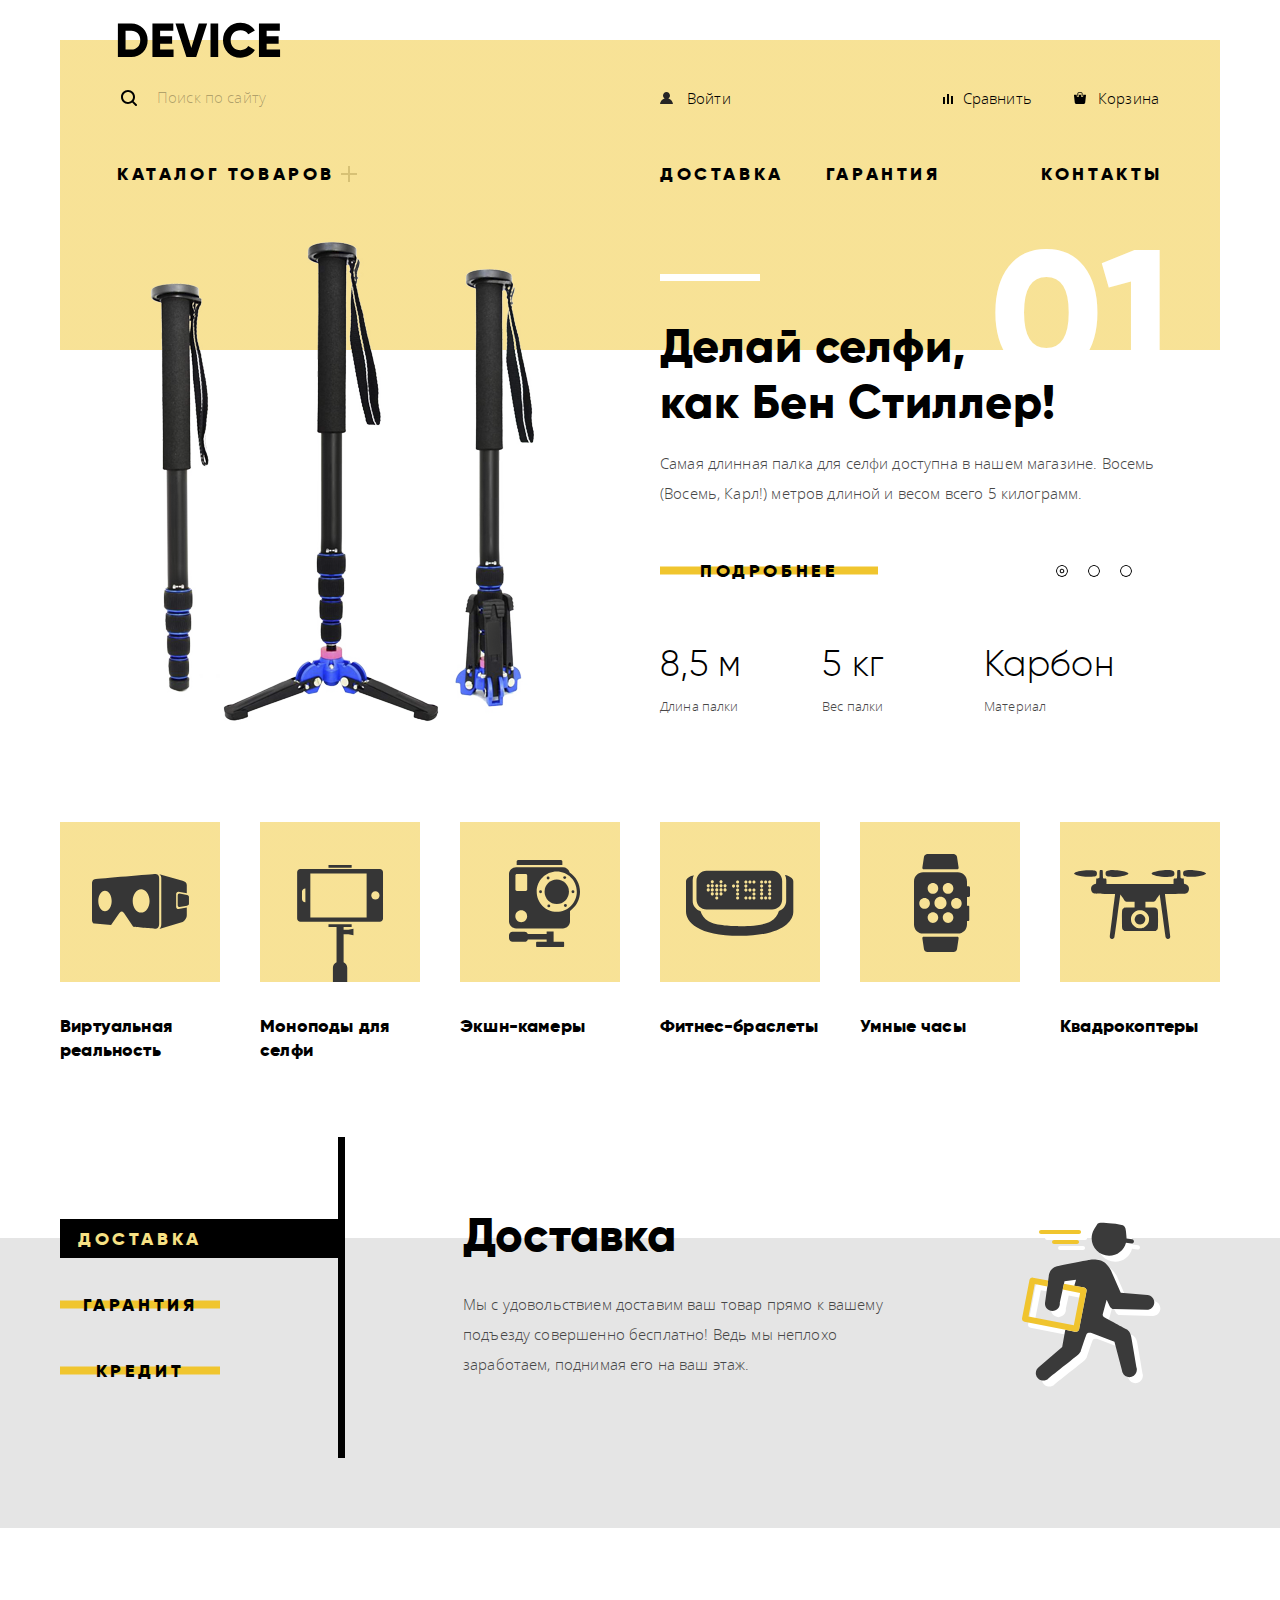
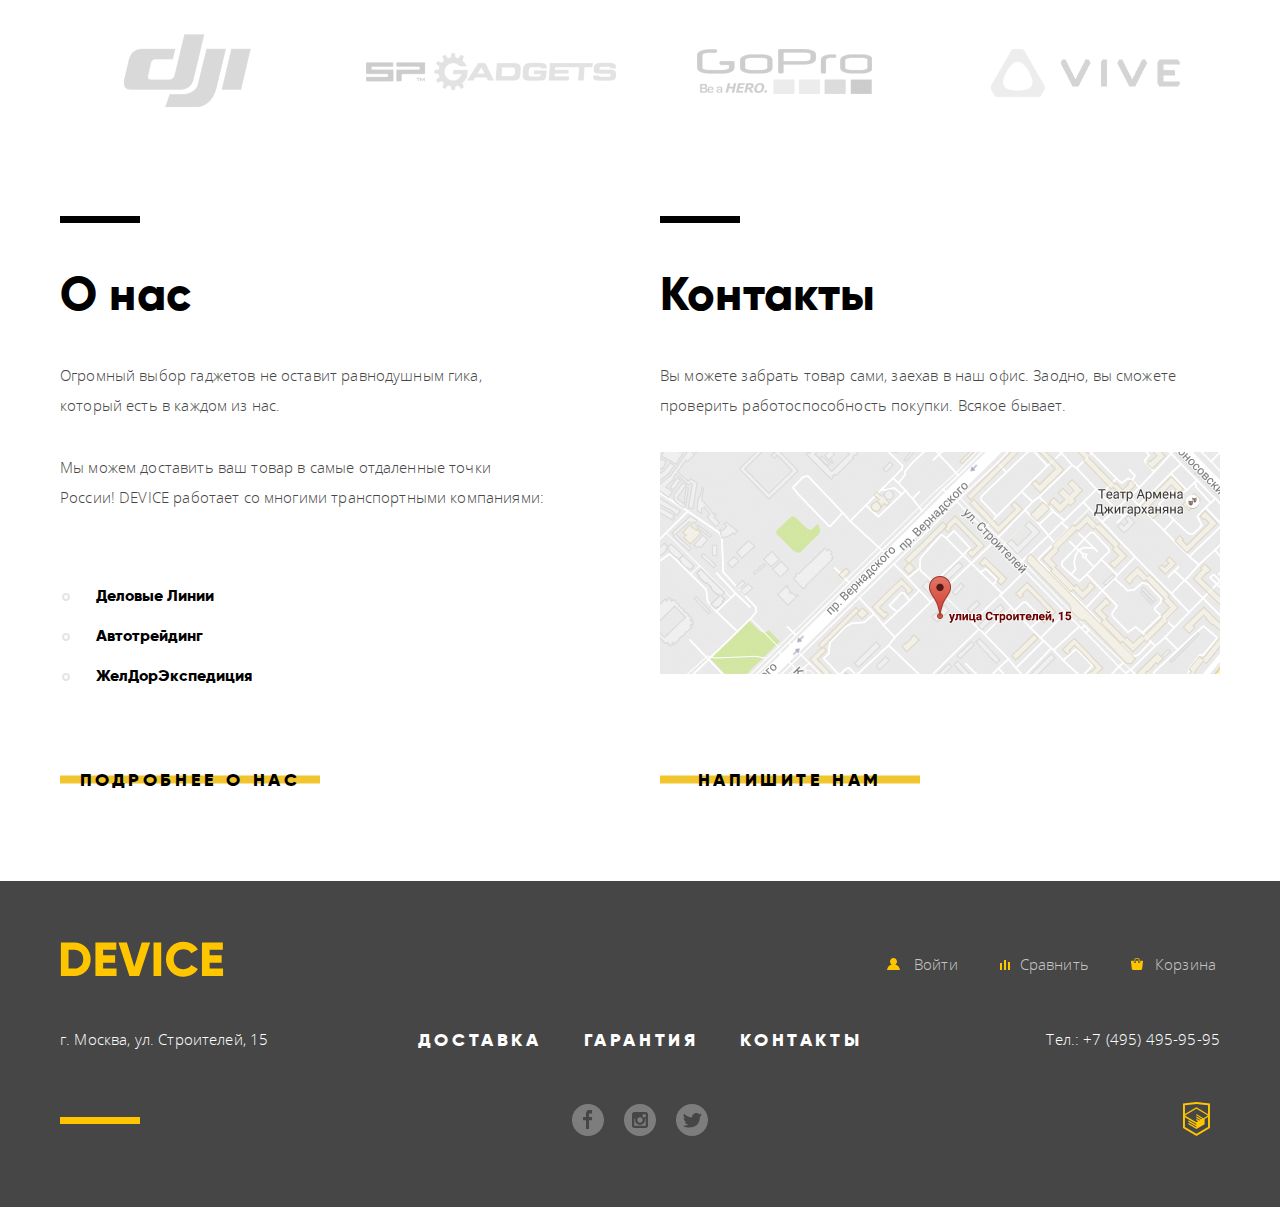
==== commit 2b83181a: "remove [^ ]/{ from css" ====
--- a/index.html
+++ b/index.html
@@ -115,7 +115,7 @@
                 </p>
 
                 <p class="slider-advertisement-text">
-                  Самая длинная палка для селфи доступна в нашем магазине. <br>Восемь (Восемь, Карл!) метров длиной и весом всего 5 килограмм.
+                  Самая длинная палка для селфи доступна в нашем магазине. Восемь (Восемь, Карл!) метров длиной и весом всего 5 килограмм.
                 </p>
 
                 <p class="slider-advertisement-button">
--- a/css/style.css
+++ b/css/style.css
@@ -1500,16 +1500,16 @@
   /*
     do we need this??
 
-    .form-catalog-filters .button-animated{
+    .form-catalog-filters .button-animated {
       padding: 7px 40px 8px 40px;
     }
 
-    .form-catalog-filters .button-animated:active:hover{
+    .form-catalog-filters .button-animated:active:hover {
       padding: 6px 41px 9px 39px;
     }
   */
 
-  .form-catalog-filters .button-animated:active:hover{
+  .form-catalog-filters .button-animated:active:hover {
     padding: 7px 41px 8px 39px;
   }
 }
@@ -1605,7 +1605,7 @@
   .catalog-sort-list-type button {
     padding-right: 2px;
   }
-  .catalog-sort-list-type button:active:hover{
+  .catalog-sort-list-type button:active:hover {
     position: relative;
     top: -1px;
     left: -1px;
@@ -2018,7 +2018,7 @@
 .user-navigation.user-navigation-footer .user-profile-link:active,
 .user-navigation.user-navigation-footer .logout-link:active,
 .user-navigation.user-navigation-footer .compare-link:active,
-.user-navigation.user-navigation-footer .cart-link:active{
+.user-navigation.user-navigation-footer .cart-link:active {
   color: rgba(255,255,255,0.3);
   opacity: 1;
 }
@@ -2355,16 +2355,16 @@
   /*
     do we need this??
 
-    .popup .button-animated{
+    .popup .button-animated {
       padding: 7px 40px 8px 40px;
     }
 
-    .popup .button-animated:active:hover{
+    .popup .button-animated:active:hover {
       padding: 6px 41px 9px 39px;
     }
   */
 
-  .popup .button-animated:active:hover{
+  .popup .button-animated:active:hover {
     padding: 7px 41px 8px 39px;
   }
 }
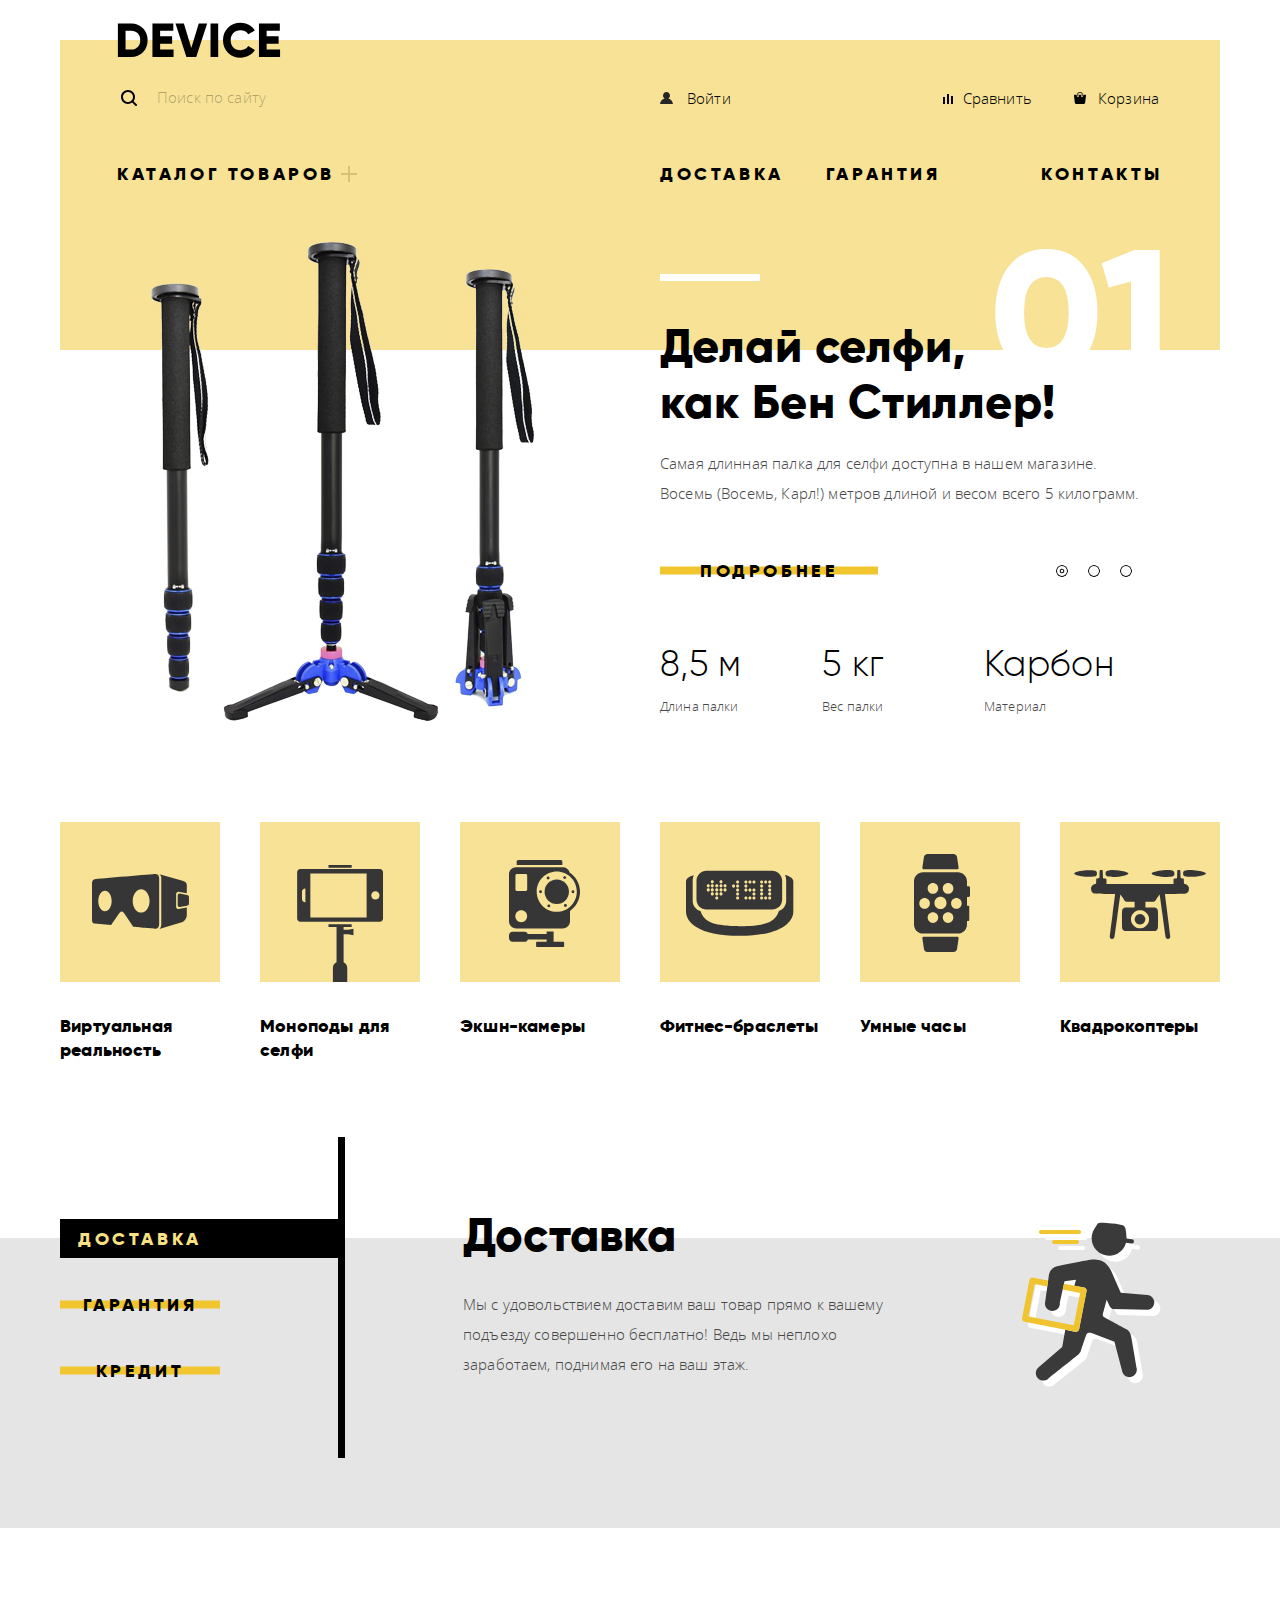
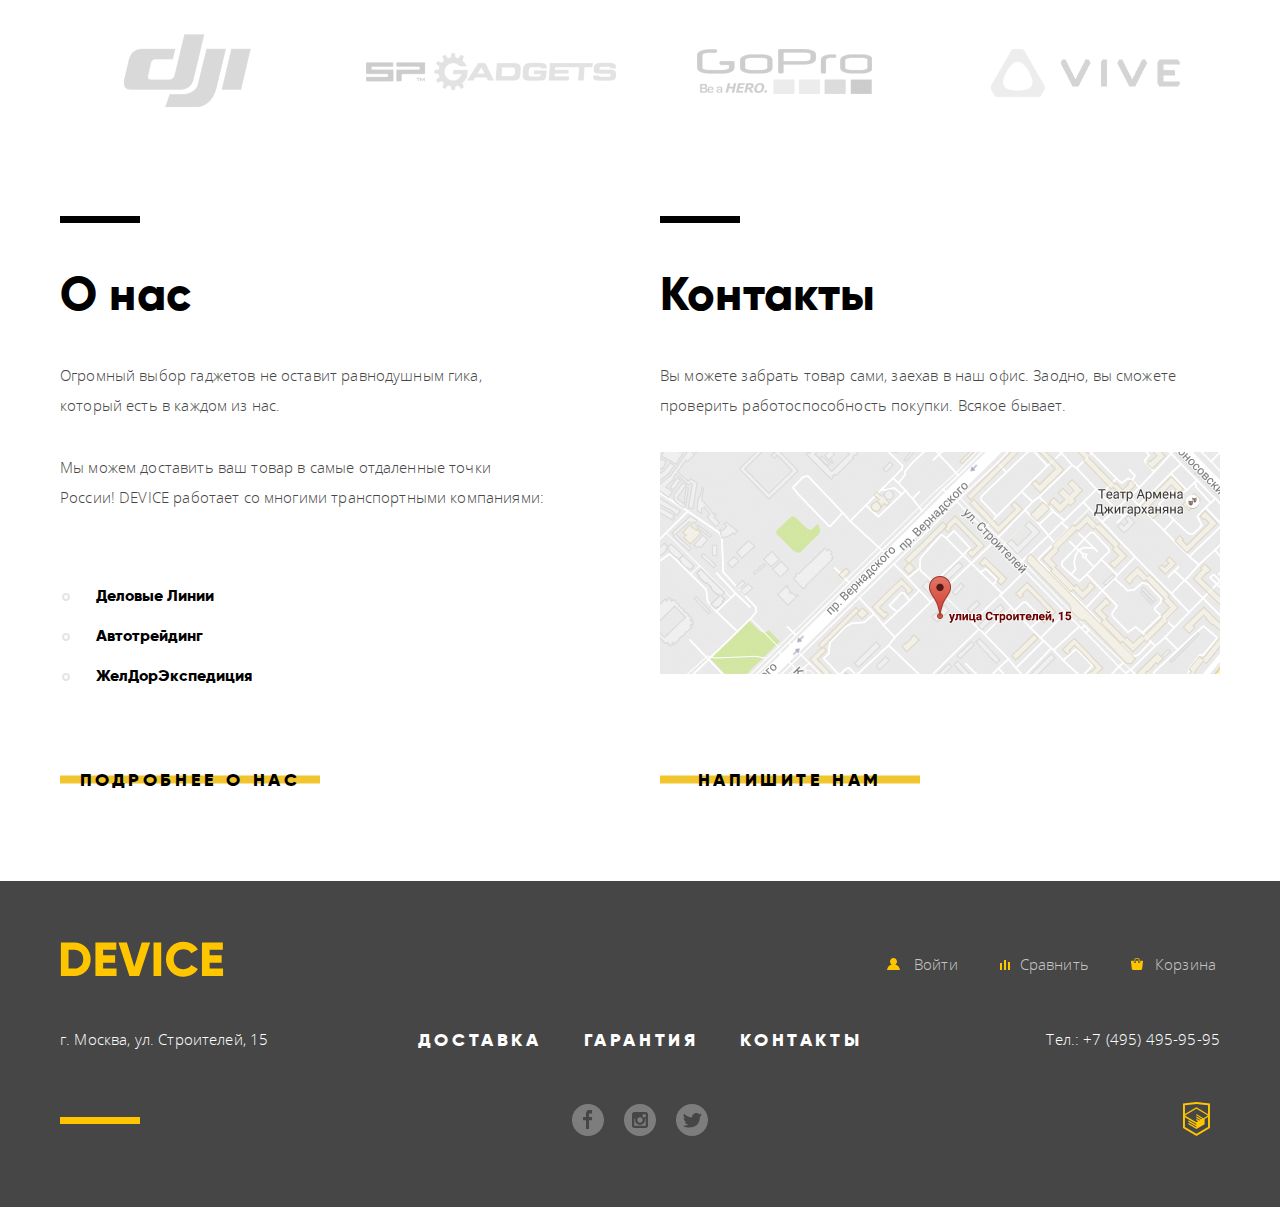
==== commit 0209c53a: "remove unwanted <br>" ====
--- a/index.html
+++ b/index.html
@@ -148,7 +148,7 @@
                   Худеем <br>правильно!
                 </p>
                 <p class="slider-advertisement-text">
-                  Мотивирующие фитнес-браслеты помогут найти в себе силы <br>не пропускать занятия и соблюдать диету.
+                  Мотивирующие фитнес-браслеты помогут найти в себе силы не пропускать занятия и соблюдать диету.
                 </p>
 
                 <p class="slider-advertisement-button">
@@ -171,11 +171,11 @@
               </div>
               <div class="slider-advertisement-text-container">
                 <p class="slider-advertisement-advertising-message">
-                  Порхает как бабочка, <br>жалит как пчела!
+                  Порхает как бабочка, жалит как пчела!
                 </p>
 
                 <p class="slider-advertisement-text">
-                  Этот обычный, на первый взгляд, квадрокоптер оснащен <br>мощным лазером, замаскированным под стандартную камеру.
+                  Этот обычный, на первый взгляд, квадрокоптер оснащен мощным лазером, замаскированным под стандартную камеру.
                 </p>
 
                 <p class="slider-advertisement-button">
@@ -259,7 +259,7 @@
                 Доставка
               </h3>
               <p>
-                Мы с удовольствием доставим ваш товар прямо к вашему <br>подъезду совершенно бесплатно! Ведь мы неплохо <br>заработаем, поднимая его на ваш этаж.
+                Мы с удовольствием доставим ваш товар прямо к вашему подъезду совершенно бесплатно! Ведь мы неплохо заработаем, поднимая его на ваш этаж.
               </p>
             </li>
 
@@ -268,7 +268,7 @@
                 Гарантия
               </h3>
               <p>
-                Если из-за возгорания купленного у нас товара у вас сгорит <br>дом — не переживайте, мы выдадим вам новый. <br>Товар, не дом, конечно же.
+                Если из-за возгорания купленного у нас товара у вас сгорит дом — не переживайте, мы выдадим вам новый. <br>Товар, не дом, конечно же.
               </p>
             </li>
 
@@ -277,7 +277,7 @@
                 Кредит
               </h3>
               <p>
-                Залезть в долговую яму стало проще! Кредитные <br>консультанты подберут для вас наиболее выгодные <br>условия кредита. Выгодные для нашего банка, разумеется.
+                Залезть в долговую яму стало проще! Кредитные консультанты подберут для вас наиболее выгодные условия кредита. Выгодные для нашего банка, разумеется.
               </p>
             </li>
           </ul>
@@ -315,10 +315,10 @@
               О нас
             </h2>
             <p>
-              Огромный выбор гаджетов не оставит равнодушным гика, <br>который есть в каждом из нас.
-            </p>
-            <p>
-              Мы можем доставить ваш товар в самые отдаленные точки <br>России! DEVICE работает со многими транспортными компаниями:
+              Огромный выбор гаджетов не оставит равнодушным гика, который есть в каждом из нас.
+            </p>
+            <p>
+              Мы можем доставить ваш товар в самые отдаленные точки России! DEVICE работает со многими транспортными компаниями:
             </p>
             <ul class="info-blocks-list">
               <li>
@@ -344,7 +344,7 @@
               Контакты
             </h2>
             <p>
-              Вы можете забрать товар сами, заехав в наш офис. Заодно, вы сможете <br>проверить работоспособность покупки. Всякое бывает.
+              Вы можете забрать товар сами, заехав в наш офис. Заодно, вы сможете проверить работоспособность покупки. Всякое бывает.
             </p>
             <div>
             <!-- здесь будет карта -->
--- a/css/style.css
+++ b/css/style.css
@@ -665,6 +665,8 @@
   padding: 44px 0 0 0;
 }
 
+
+
 .slider-advertisement-advertising-message::before {
   content: "";
 
@@ -678,6 +680,18 @@
 
 
   background: #ffffff;
+}
+
+.slider-advertisement-item-1 .slider-advertisement-text {
+  max-width: 490px;
+}
+
+.slider-advertisement-item-2 .slider-advertisement-text {
+  max-width: 450px;
+}
+
+.slider-advertisement-item-3 .slider-advertisement-text {
+  max-width: 460px;
 }
 
 .slider-advertisement-button {
@@ -1027,7 +1041,9 @@
   background-position: 651px 18px;
 }
 
-
+.slider-services-item p {
+  max-width: 435px;
+}
 
 /* --- --- --- --- brands --- --- --- --- */
 
@@ -1100,6 +1116,11 @@
 .info-blocks-item p {
   margin: 32px 0;
 }
+
+.info-blocks-item.about-us p {
+  max-width: 486px;
+}
+
 
 .info-blocks-list {
   list-style: none;
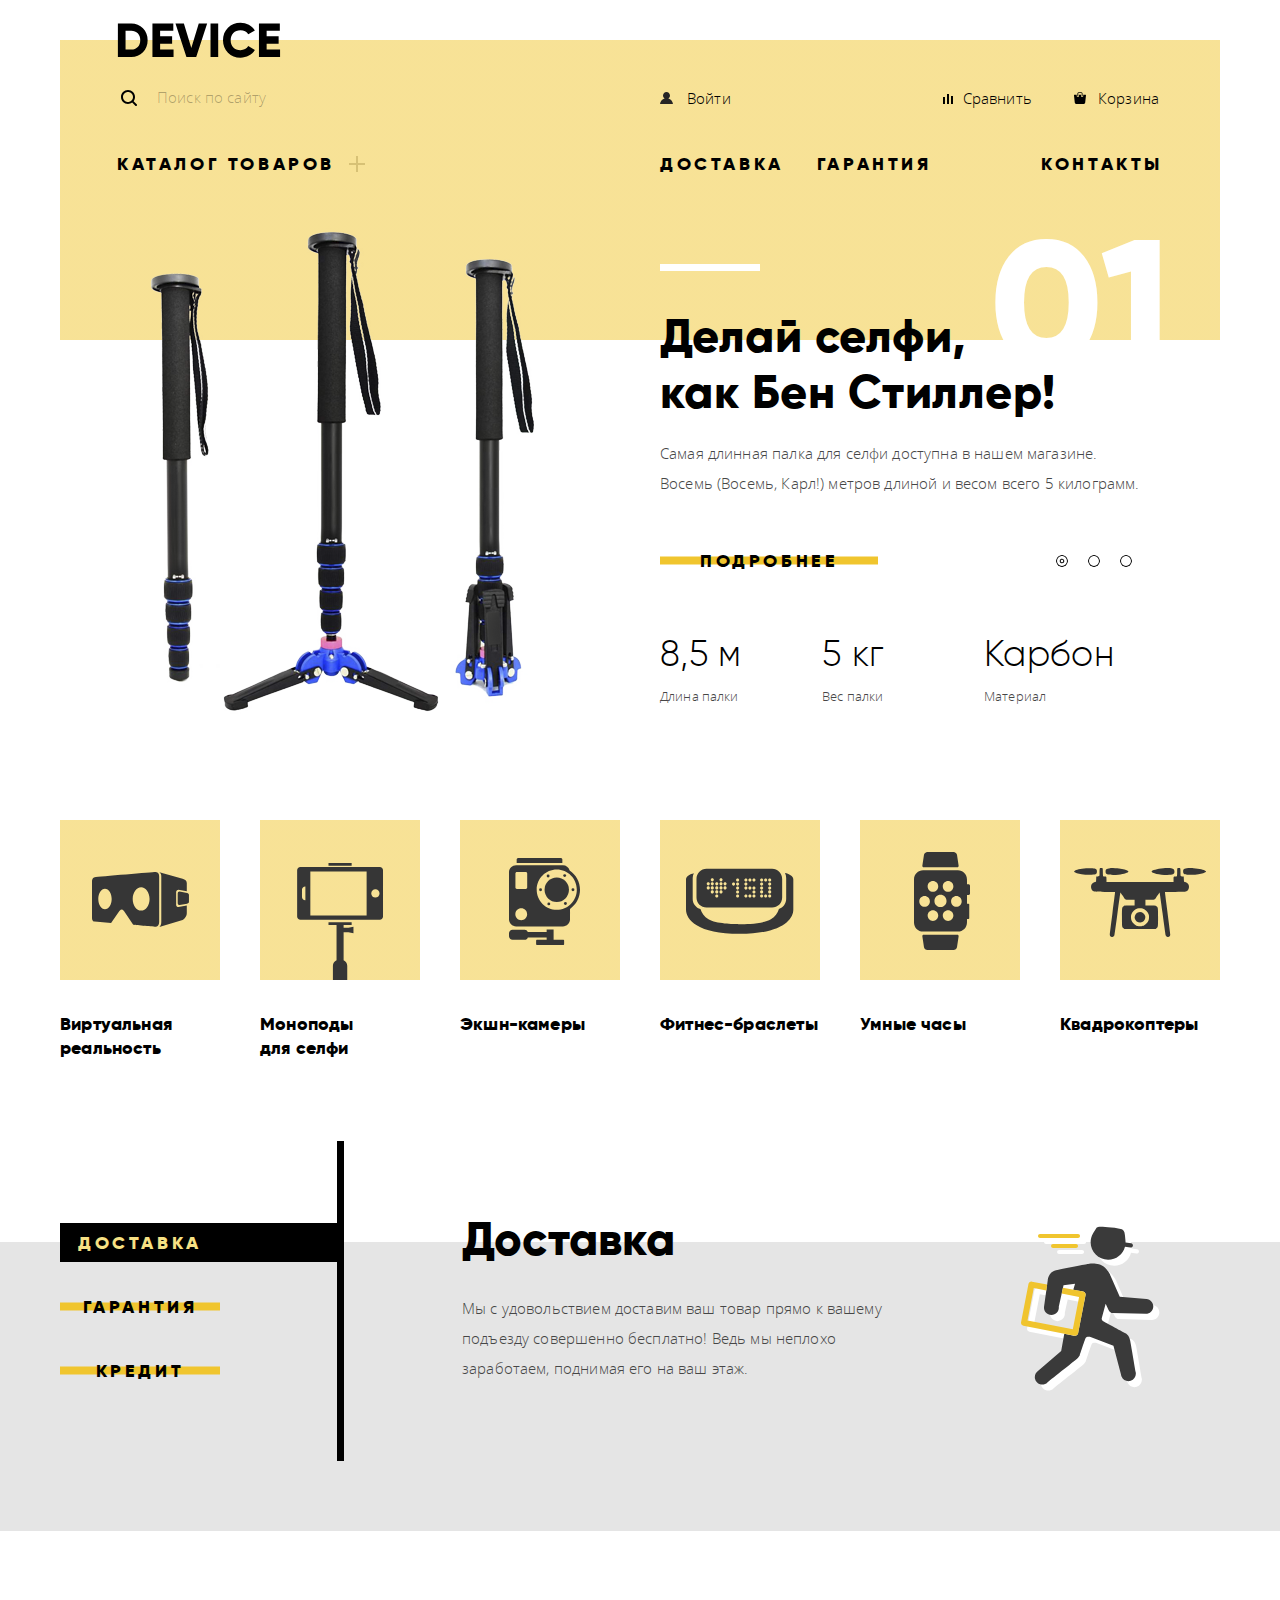
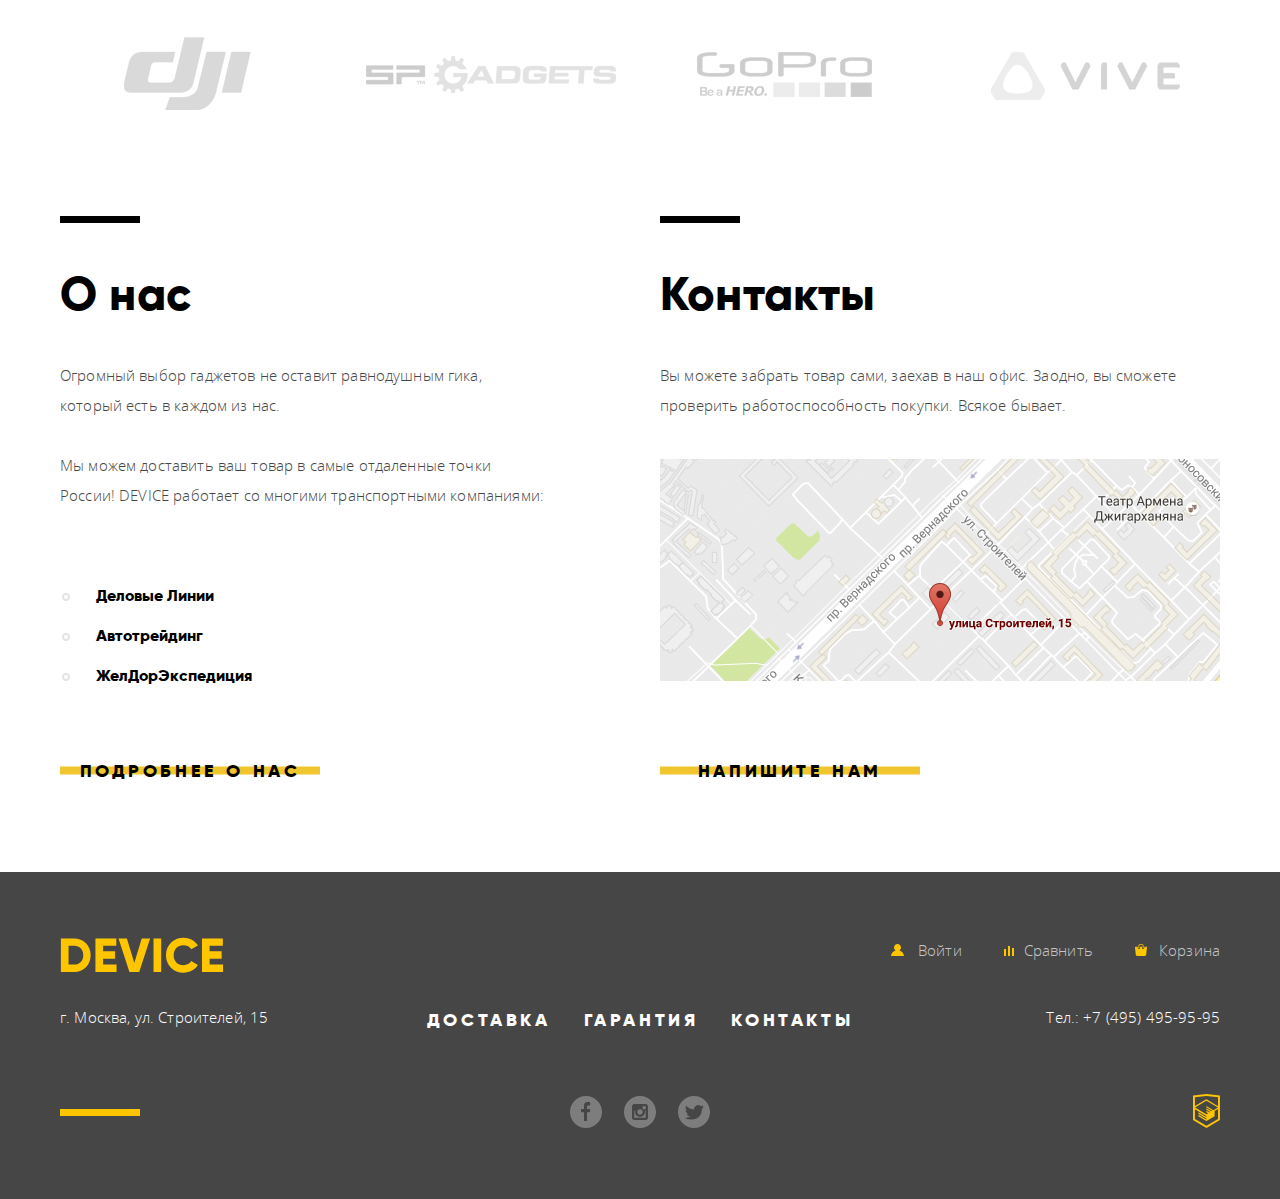
==== commit a058627f: "make all pixel-perfect" ====
--- a/index.html
+++ b/index.html
@@ -11,7 +11,7 @@
       <div class="container">
         <nav class="page-navigation">
           <a class="device-logo" href="">
-            <img src="img/logo.svg" width="164" height="36" alt="Логотип интернет-магазина &laquo;Девайс&raquo;" class="solution">
+            <img src="img/logo.svg" width="164" height="36" alt="Логотип интернет-магазина &laquo;Девайс&raquo;">
           </a>
 
           <ul class="user-navigation">
@@ -28,7 +28,7 @@
             <li class="authorization">
             <!-- авторизация -->
               <a class="login-link" href="">Войти</a>
-              <a class="disabled user-profile-link" href="">Валенитин Петухов</a>
+              <a class="disabled user-profile-link" href="">Валентин Петухов</a>
               <a class="logout-link disabled" href="">Выйти</a>
             </li>
             <!-- Покупки -->
@@ -209,7 +209,7 @@
               <a class="popular-categories-link popular-categories-category-1" href="catalog.html">Виртуальная реальность</a>
             </li>
             <li class="popular-categories-item">
-              <a class="popular-categories-link popular-categories-category-2" href="catalog.html">Моноподы для селфи</a>
+              <a class="popular-categories-link popular-categories-category-2" href="catalog.html">Моноподы для&nbsp;селфи</a>
             </li>
             <li class="popular-categories-item">
               <a class="popular-categories-link popular-categories-category-3" href="catalog.html">Экшн-камеры</a>
@@ -346,8 +346,7 @@
             <p>
               Вы можете забрать товар сами, заехав в наш офис. Заодно, вы сможете проверить работоспособность покупки. Всякое бывает.
             </p>
-            <div>
-            <!-- здесь будет карта -->
+            <div class="contacts-map-container">
               <img src="img/map.png" width="560" height="222" alt="Карта">
             </div>
             <p>
@@ -363,15 +362,15 @@
     <footer class="page-footer">
       <div class="container">
         <div class="user-navigation-container">
-          <a class="device-logo" href="">
-            <img src="img/logo-yellow.svg" width="164" height="36" alt="Логотип интернет-магазина &laquo;Девайс&raquo;" class="solution">
+          <a class="device-logo device-logo-footer" href="">
+            <img src="img/logo-yellow.svg" width="164" height="36" alt="Логотип интернет-магазина &laquo;Девайс&raquo;">
           </a>
 
           <ul class="user-navigation user-navigation-footer">
             <li>
               <!-- авторизация -->
               <a class="login-link" href="">Войти</a>
-              <a class="disabled user-profile-link" href="">Валенитин Петухов</a>
+              <a class="disabled user-profile-link" href="">Валентин Петухов</a>
               <a class="logout-link disabled" href="">Выйти</a>
             </li>
             <!-- Покупки -->
--- a/css/style.css
+++ b/css/style.css
@@ -2,34 +2,34 @@
 /* --- --- --- --- add fonts --- --- --- --- */
 
 @font-face {
-  font-family: 'Gilroy';
+  font-family: "Gilroy";
   src:
-    url('../fonts/gilroylight.woff') format('woff'),
-    url('../fonts/gilroylight.woff2') format('woff2');
+    url("../fonts/gilroylight.woff") format("woff"),
+    url("../fonts/gilroylight.woff2") format("woff2");
   font-weight: normal;
 }
 
 @font-face {
-  font-family: 'Gilroy';
+  font-family: "Gilroy";
   src:
-    url('../fonts/gilroyextrabold.woff') format('woff'),
-    url('../fonts/gilroyextrabold.woff2') format('woff2');
+    url("../fonts/gilroyextrabold.woff") format("woff"),
+    url("../fonts/gilroyextrabold.woff2") format("woff2");
   font-weight: bold;
 }
 
 @font-face {
-  font-family: 'Open Sans';
+  font-family: "Open Sans";
   src:
-    url('../fonts/opensans.woff') format('woff'),
-    url('../fonts/opensans.woff2') format('woff2');
+    url("../fonts/opensans.woff") format("woff"),
+    url("../fonts/opensans.woff2") format("woff2");
   font-weight: normal;
 }
 
 @font-face {
-  font-family: 'Open Sans light';
+  font-family: "Open Sans light";
   src:
-    url('../fonts/opensanslight.woff') format('woff'),
-    url('../fonts/opensanslight.woff2') format('woff2');
+    url("../fonts/opensanslight.woff") format("woff"),
+    url("../fonts/opensanslight.woff2") format("woff2");
   font-weight: normal;
 }
 
@@ -454,7 +454,7 @@
   flex-wrap: wrap;
   justify-content: space-between;
 
-  margin: 40px 0 0 0;
+  margin: 30px 0 0 0;
 
 }
 
@@ -467,7 +467,7 @@
   line-height: 24px;
   letter-spacing: 3.6px;
 
-  margin-right: 42px;
+  margin-right: 33px;
 }
 
 .site-navigation > li:last-child {
@@ -504,7 +504,7 @@
 
   position: absolute;
   top: 3px;
-  right: 8px;
+  right: 0px;
 
   width: 16px;
   height: 16px;
@@ -823,7 +823,7 @@
 .popular-categories-list {
   list-style: none;
   padding: 0 0 0 0;
-  margin: 86px 0 0 0;
+  margin: 94px 0 0 0;
 
   display: flex;
   flex-wrap: wrap;
@@ -833,7 +833,7 @@
   width: 160px;
   background: linear-gradient(180deg, rgba(240,197,46,0.5) 160px, rgba(255,255,255,0) 160px);
 
-  margin: 0 40px 60px 0;
+  margin: 0 40px 66px 0;
 }
 
 .popular-categories-item:nth-child(6n) {
@@ -913,15 +913,15 @@
 .slider-services-controls {
   flex-shrink: 0;
   list-style: none;
-  padding: 82px 0 41px 0;
+  padding: 82px 0 46px 0;
 
   border-right: 7px solid black;
   margin: 15px 0 70px;
 }
 
 .slider-services-controls li {
-  margin: 0 0 27px 0;
-  width: 278px;
+  margin: 0 0 25px 0;
+  width: 277px;
 }
 
 /* --- --- --- --- services buttons --- --- --- --- */
@@ -1052,7 +1052,7 @@
 .brands-list {
   list-style: none;
   padding: 0 0 0 0;
-  margin: 94px 0;
+  margin: 94px 0 91px 0;
   display: flex;
   flex-wrap: wrap;
   justify-content: space-between;
@@ -1069,35 +1069,35 @@
 }
 
 .brand-1 {
-  background-image: url('../img/logo-1.png');
+  background-image: url("../img/logo-1.png");
 }
 
 .brand-1:hover {
-  background-image: url('../img/logo-1-hover.png');
+  background-image: url("../img/logo-1-hover.png");
 }
 
 .brand-2 {
-  background-image: url('../img/logo-2.png');
+  background-image: url("../img/logo-2.png");
 }
 
 .brand-2:hover {
-  background-image: url('../img/logo-2-hover.png');
+  background-image: url("../img/logo-2-hover.png");
 }
 
 .brand-3 {
-  background-image: url('../img/logo-3.png');
+  background-image: url("../img/logo-3.png");
 }
 
 .brand-3:hover {
-  background-image: url('../img/logo-3-hover.png');
+  background-image: url("../img/logo-3-hover.png");
 }
 
 .brand-4 {
-  background-image: url('../img/logo-4.png');
+  background-image: url("../img/logo-4.png");
 }
 
 .brand-4:hover {
-  background-image: url('../img/logo-4-hover.png');
+  background-image: url("../img/logo-4-hover.png");
 }
 
 /* --- --- --- --- info-blocks --- --- --- --- */
@@ -1106,7 +1106,7 @@
   display: flex;
   justify-content: space-between;
 
-  margin-bottom: 50px;
+  margin-bottom: 52px;
 }
 
 .info-blocks-item {
@@ -1114,7 +1114,7 @@
 }
 
 .info-blocks-item p {
-  margin: 32px 0;
+  margin: 30px 0;
 }
 
 .info-blocks-item.about-us p {
@@ -1125,7 +1125,7 @@
 .info-blocks-list {
   list-style: none;
   padding: 0 0 0 36px;
-  margin: 64px 0;
+  margin: 66px 0 55px 0;
 
   font-family: "Gilroy", Arial, sans-serif;
   font-weight: bold;
@@ -1166,11 +1166,8 @@
 
 }
 
-.contacts .button-animated {
-  /*
-    bad one place
-  */
-  margin-top: 45px;
+.contacts-map-container {
+  margin: 39px 0 61px 0;
 }
 
 /* --- --- --- --- catalog-headings --- --- --- --- */
@@ -1187,7 +1184,7 @@
   letter-spacing: 1px;
   color: #000000;
 
-  margin: 38px 0 24px 0;
+  margin: 38px 0 23px 0;
 }
 
 .catalog-headings-breadcrumbs {
@@ -1568,7 +1565,7 @@
   letter-spacing: 3.5px;
   color: #000000;
 
-  margin: 23px 40px 23px 0;
+  margin: 23px 52px 23px 0;
   padding: 0 0 0 0;
 }
 
@@ -1585,7 +1582,7 @@
 }
 
 .catalog-sort-list li {
-  margin: 19px 30px 21px 0;
+  margin: 18px 30px 22px 0;
 }
 
 .catalog-sort-list button {
@@ -1717,6 +1714,10 @@
   margin-bottom: 14px;
 }
 
+.goods-list-item:nth-last-child(1), .goods-list-item:nth-last-child(2) {
+  margin-bottom: 2px;
+}
+
 .goods-list-item-image-box {
   order: 1;
   position: relative;
@@ -1889,7 +1890,7 @@
 .goods-pages {
 
   padding: 0 0 0 0;
-  margin: 0 0 70px 0;
+  margin: 0 0 77px 0;
   margin-top: auto;
 
   display: flex;
@@ -1899,6 +1900,8 @@
 }
 
 .goods-pages .goods-pages-button {
+  width: 140px;
+
   text-transform: uppercase;
 
   font-family: "Gilroy", Arial, sans-serif;
@@ -1907,7 +1910,7 @@
   line-height: 24px;
   letter-spacing: 3.5px;
 
-  padding: 23px 30px;
+  padding: 24px 30px 22px;
 
   margin: 0;
 
@@ -1915,6 +1918,10 @@
   opacity: 1;
 
   color: rgba(0,0,0,1);
+}
+
+.goods-pages .goods-pages-button:last-child {
+  text-align: right;
 }
 
 .goods-pages .goods-pages-button:hover {
@@ -1950,7 +1957,7 @@
 
   padding: 0 15px;
 
-  margin: 23px 0;
+  margin: 24px 0 22px;
 }
 
 .goods-pages-list a {
@@ -1980,13 +1987,19 @@
   flex-wrap: wrap;
 }
 
-.page-footer .device-logo {
-  flex-grow: 1;
+.page-footer .device-logo-footer {
+  margin-right: auto;
+}
+
+.device-logo-footer img {
+  margin-bottom: -20px;
 }
 
 .user-navigation.user-navigation-footer {
   justify-content: flex-end;
   align-items: center;
+
+  margin: 3px 0 0 0;
 }
 
 /* --- --- --- --- user-navigation footer links --- --- --- --- */
@@ -2016,7 +2029,6 @@
 
 .user-navigation.user-navigation-footer .logout-link {
   color: rgba(255,255,255,1);
-  opacity: 1;
 }
 
 .user-navigation.user-navigation-footer .login-link:hover,
@@ -2059,7 +2071,7 @@
   align-items: center;
   justify-content: space-between;
 
-  margin: 38px 0;
+  margin: 37px 0 52px 0;
 }
 
 .footer-contacts {
@@ -2080,7 +2092,7 @@
 }
 
 .site-navigation.site-navigation-footer {
-  margin-top: 2px;
+  margin-top: 5px;
   order: 0;
   padding-left: 42px;
 }
@@ -2124,7 +2136,7 @@
 
 .social-links-list {
   list-style: none;
-  padding: 0 0 0 46px;
+  padding: 0 0 0 36px;
   margin: 0 0 0 0;
 
   display: flex;
@@ -2136,7 +2148,7 @@
 }
 
 .social-link {
-  margin: 10px;
+  margin: 10px 11px;
   display: block;
   height: 32px;
   width: 32px;
@@ -2168,6 +2180,7 @@
   width: 27px;
   height: 35px;
   margin: 10px;
+  margin-right: 0;
 }
 
 .html-academy-logo:hover {
@@ -2431,6 +2444,10 @@
   height: 1px !important;
   width: 1px !important;
   overflow: hidden;
+
+  /*
+  !important используется в данных правилах для предотвращения нежелательнх результаов в случае дальнейшего использования сайта, наполнения непредусмотренным контентом или верстки другими разработчиками.
+   */
 }
 
 .disabled {
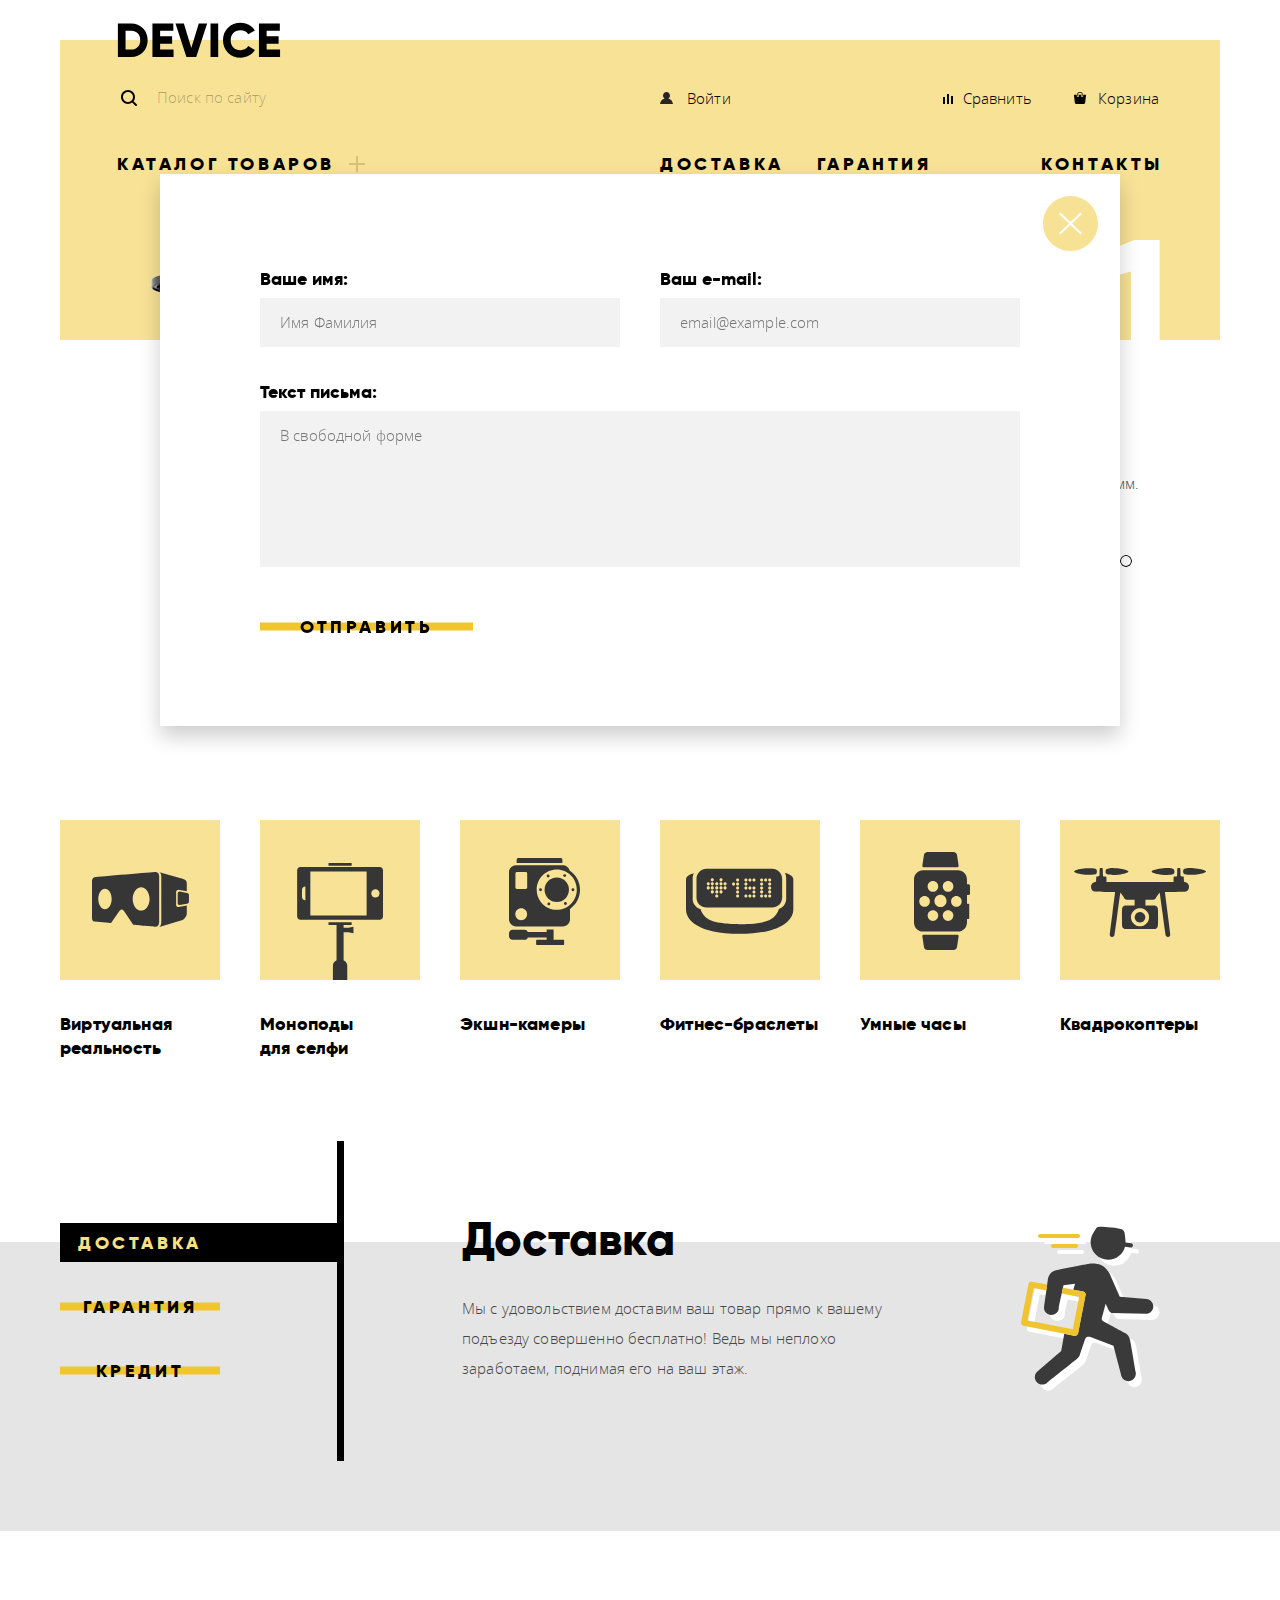
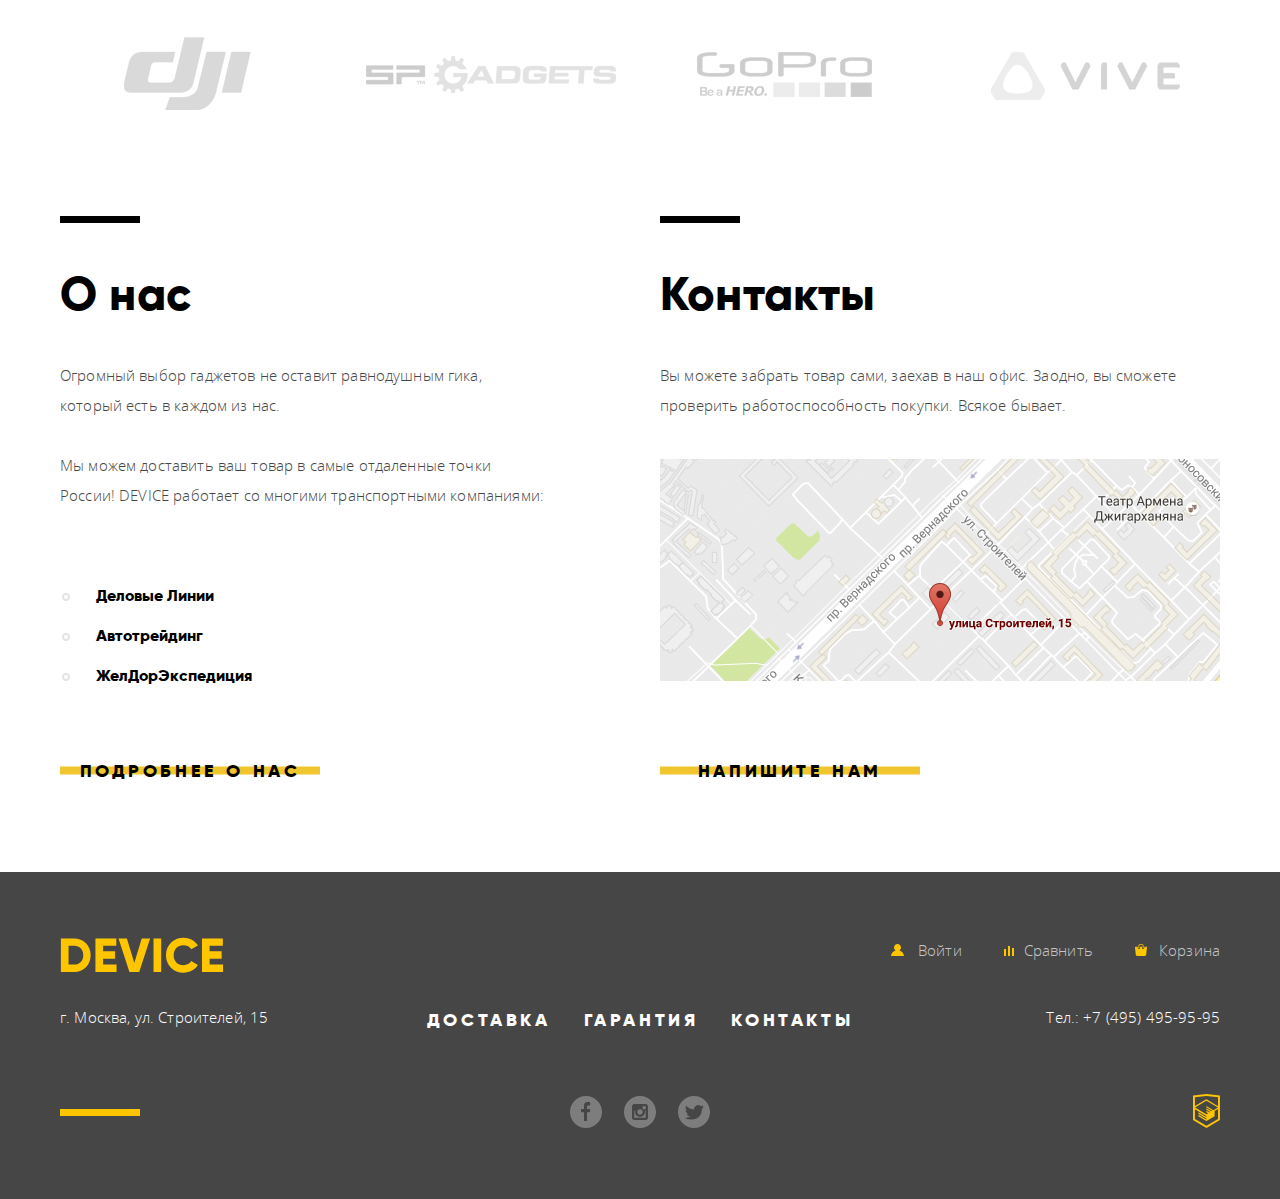
==== commit 957c7a15: "fix modal-close image" ====
--- a/index.html
+++ b/index.html
@@ -451,7 +451,7 @@
       </div>
     </footer>
 
-    <section class="disabled popup popup-mail-us">
+    <section class=" popup popup-mail-us">
       <h2 class="visually-hidden">Напишите нам</h2>
       <form class="form-mail-us" action="https://echo.htmlacademy.ru" method="get">
 
--- a/css/style.css
+++ b/css/style.css
@@ -140,6 +140,7 @@
 
 a.button-animated {
   display: inline-block;
+  vertical-align: baseline;
 
   opacity: 1;
 
@@ -238,6 +239,7 @@
 
 .search-form {
   display: inline-block;
+  vertical-align: baseline;
   position: relative;
   font-size: 0;
 
@@ -262,6 +264,7 @@
 
 .search-input {
   display: inline-block;
+  vertical-align: baseline;
   height: 49px;
 
   font-family: "Open Sans light", Arial, sans-serif;
@@ -335,6 +338,7 @@
 
 .search-input:focus ~ .search-button {
   display: inline-block;
+  vertical-align: baseline;
 }
 
 /* --- --- --- --- user-navigation authorization --- --- --- --- */
@@ -929,7 +933,8 @@
 .slider-services-controls-item {
   display: block;
   width: 160px;
-  padding: 8px 0 7px;
+  padding: 8px 0 7px 0;
+  margin-right: 117px;
   color: #000000;
 
   cursor: pointer;
@@ -954,10 +959,13 @@
 }
 
 .slider-services-controls-item:active {
-  background-color: rgba(240,197,46,1);
-  color: rgba(0,0,0,0.3);
-}
-
+  color: rgba(247,225,132,1);
+  background: #000000;
+  width: 277px;
+  margin-right: 0;
+  text-align: center;
+  padding-right: 117px;
+}
 
 /* --- --- --- --- services mechanics--- --- --- --- */
 
@@ -1640,6 +1648,7 @@
 
 .catalog-sort-list-order .direct-order {
   display: inline-block;
+  vertical-align: baseline;
   position: relative;
 
   width: 11px;
@@ -1666,6 +1675,7 @@
 
 .catalog-sort-list-order .reverse-order {
   display: inline-block;
+  vertical-align: baseline;
   position: relative;
 
   width: 11px;
@@ -2349,6 +2359,7 @@
 
 .popup .button-animated {
   display: inline-block;
+  vertical-align: baseline;
   cursor: pointer;
 
   opacity: 1;
@@ -2436,8 +2447,19 @@
 /* --- --- --- --- other --- --- --- --- */
 
 .visually-hidden {
+  position: absolute;
+  clip: rect(1px 1px 1px 1px); /* IE6, IE7 */
+  clip: rect(1px, 1px, 1px, 1px);
+  padding:0;
+  border:0;
+  height: 1px;
+  width: 1px;
+  overflow: hidden;
+  margin: -1px;
+
+  /*
   position: absolute !important;
-  clip: rect(1px 1px 1px 1px); /* IE6, IE7 */
+  clip: rect(1px 1px 1px 1px); IE6, IE7
   clip: rect(1px, 1px, 1px, 1px);
   padding:0 !important;
   border:0 !important;
@@ -2445,8 +2467,7 @@
   width: 1px !important;
   overflow: hidden;
 
-  /*
-  !important используется в данных правилах для предотвращения нежелательнх результаов в случае дальнейшего использования сайта, наполнения непредусмотренным контентом или верстки другими разработчиками.
+  !important был оставлен в данных правилах для предотвращения нежелательнх результаов в случае дальнейшего использования сайта, наполнения непредусмотренным контентом или верстки другими разработчиками (гипотетически).
    */
 }
 
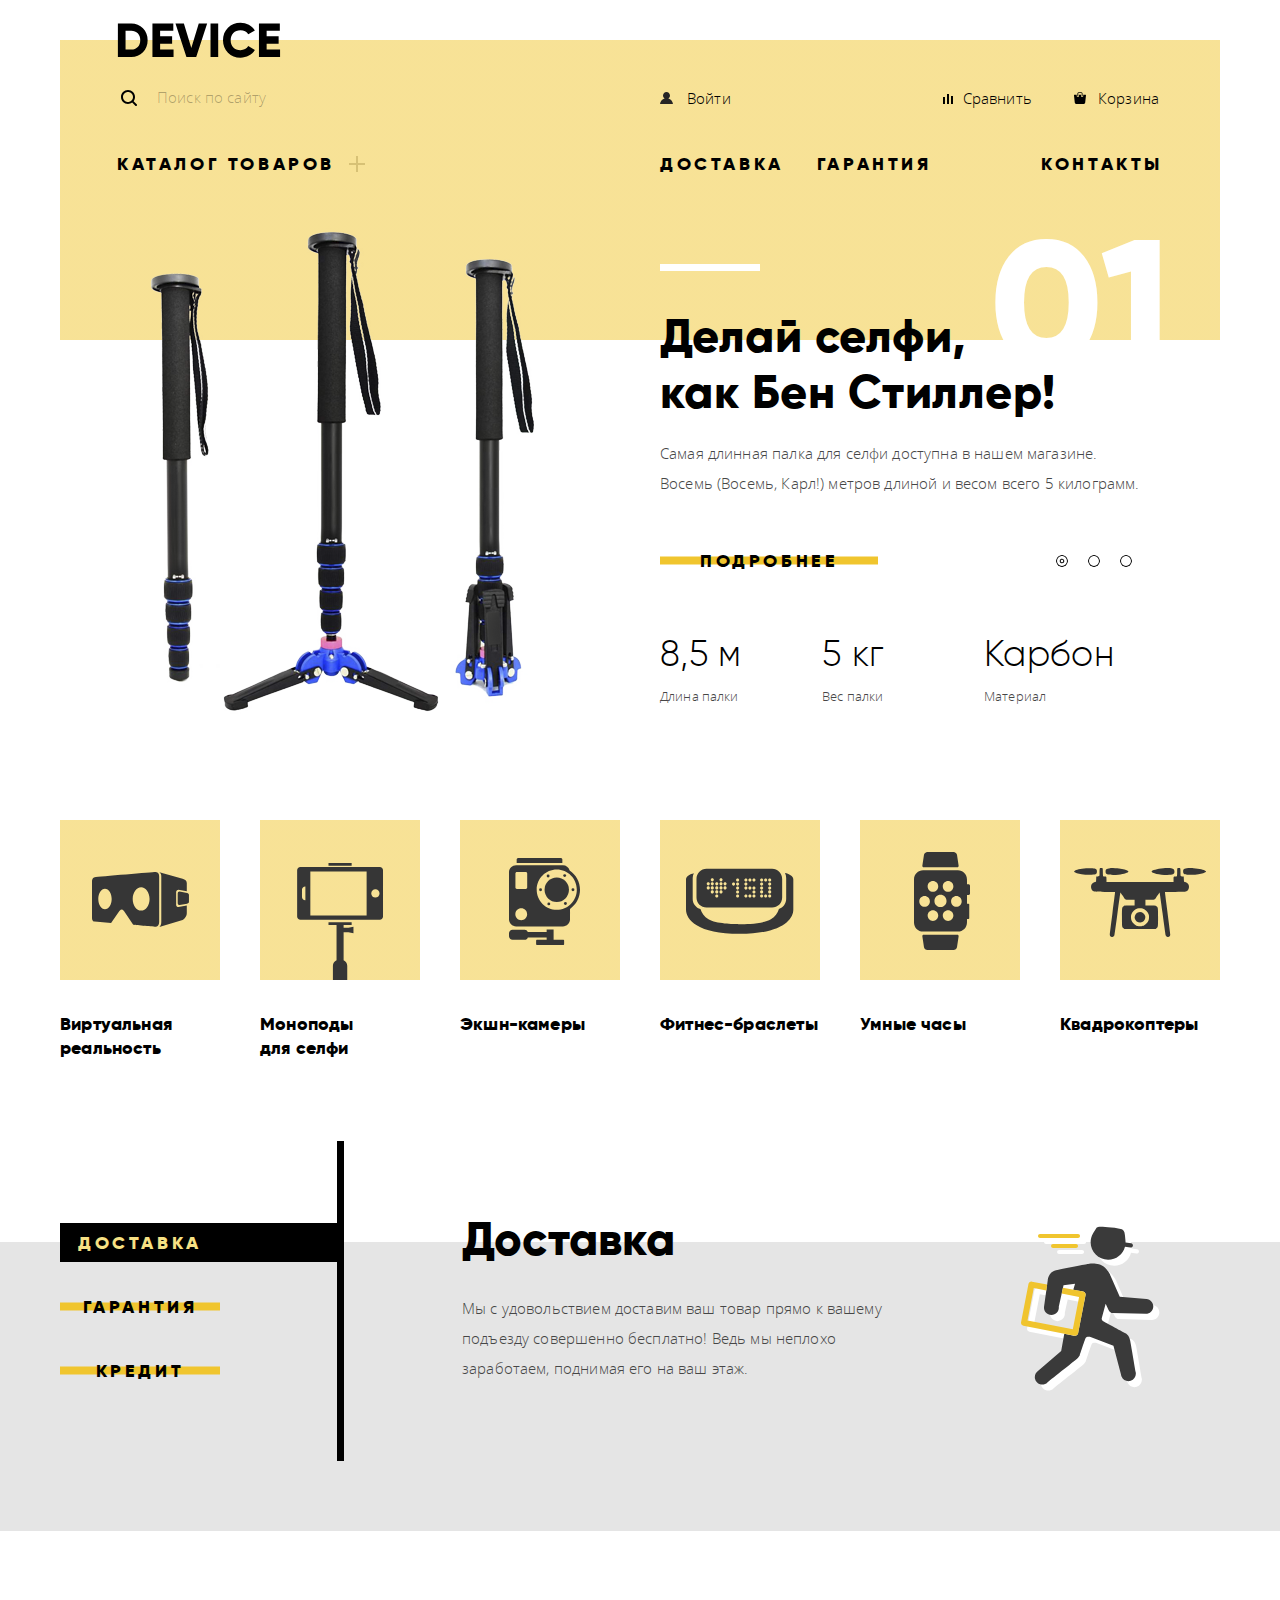
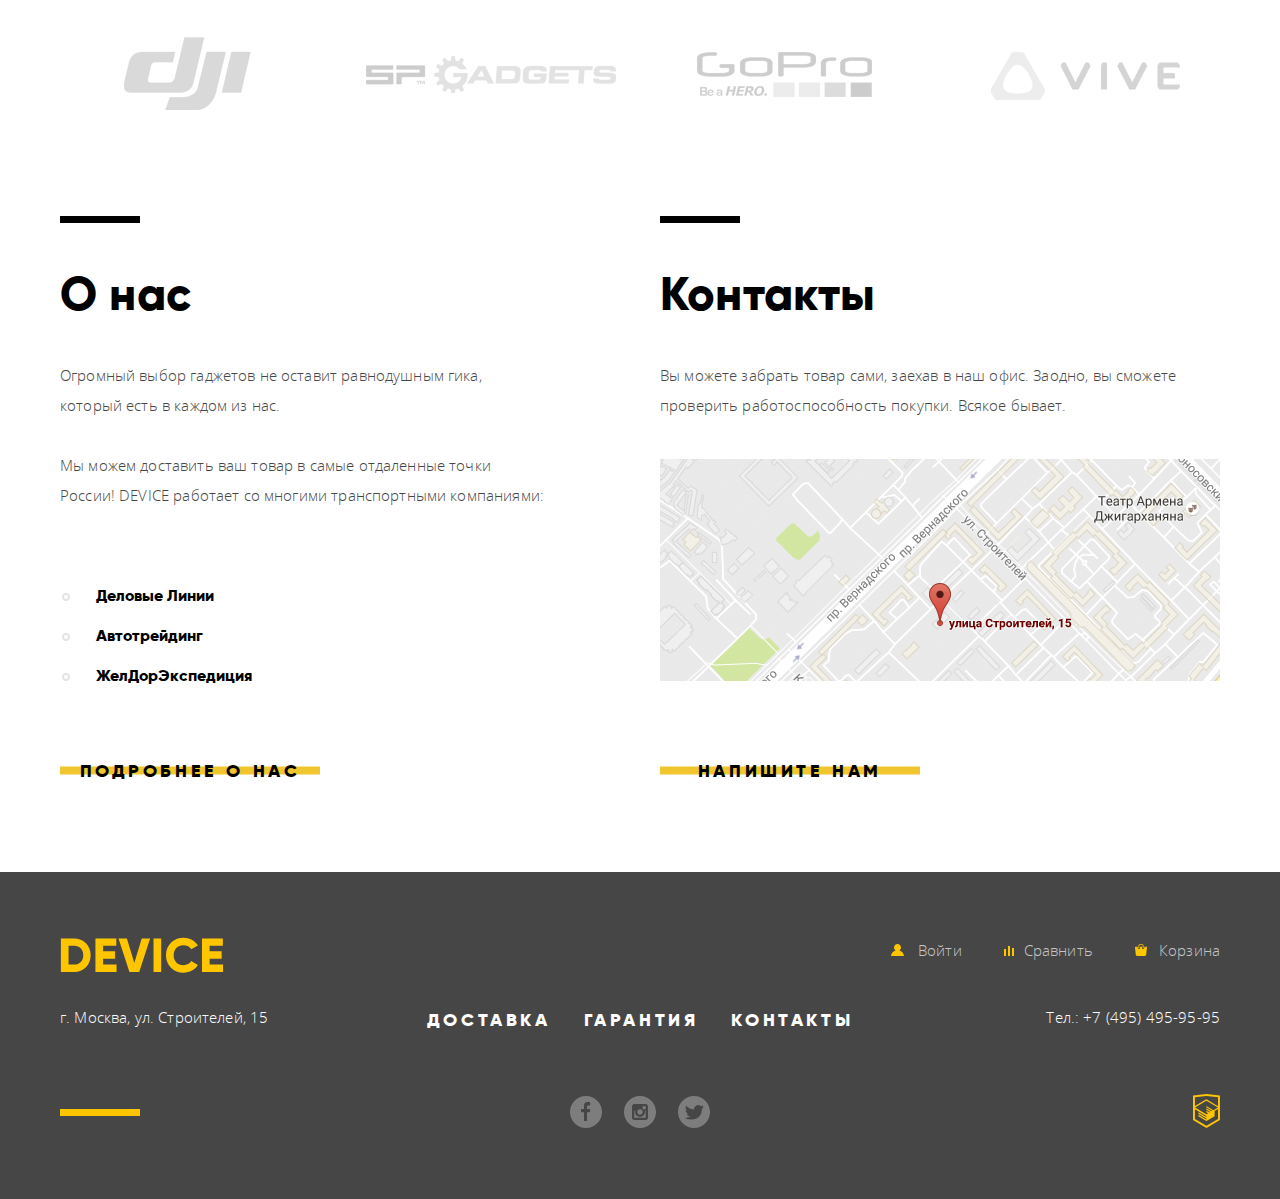
==== commit 479f7d27: "add radio and checkbox hover, active and disable styles" ====
--- a/index.html
+++ b/index.html
@@ -451,7 +451,7 @@
       </div>
     </footer>
 
-    <section class=" popup popup-mail-us">
+    <section class="disabled popup popup-mail-us">
       <h2 class="visually-hidden">Напишите нам</h2>
       <form class="form-mail-us" action="https://echo.htmlacademy.ru" method="get">
 
--- a/css/style.css
+++ b/css/style.css
@@ -1323,12 +1323,6 @@
   border-top: 2px solid #000000;
 }
 
-/*
-.form-catalog-filters-group:first-child legend {
-  margin-top: 70px;
-}
-*/
-
 .form-catalog-filters-group-list {
   list-style: none;
   padding: 0 0 0 0;
@@ -1446,9 +1440,30 @@
   background-image: url("../img/checkbox-on.svg");
 }
 
-/*
-.checkbox:checked ~ .slider-services-controls li:nth-child(1) .slider-services-controls-item
- */
+.form-catalog-filters input[type=checkbox]:not([disabled]) ~ label:hover {
+  position: relative;
+
+  padding-left: 40px;
+  cursor: pointer;
+
+  opacity: 0.6;
+}
+
+.form-catalog-filters input[type=checkbox]:not([disabled]) ~ label:active {
+  opacity: 1;
+}
+
+.form-catalog-filters input[type=checkbox]:not([disabled]) ~ label:active::before {
+  background-image: url("../img/checkbox-on.svg");
+}
+
+.form-catalog-filters input[type=checkbox]:not([disabled]):checked ~ label:active::before {
+  background-image: url("../img/checkbox-off.svg");
+}
+
+.form-catalog-filters input[type=checkbox]:disabled ~ label {
+  opacity: 0.25;
+}
 
 /* --- --- --- --- form-catalog-filters radio --- --- --- --- */
 
@@ -1479,6 +1494,33 @@
 
 .form-catalog-filters input[type=radio]:checked ~ label::before {
   background-image: url("../img/radio-on.svg");
+}
+
+
+
+.form-catalog-filters input[type=radio]:not([disabled]) ~ label:hover {
+  position: relative;
+
+  padding-left: 40px;
+  cursor: pointer;
+
+  opacity: 0.6;
+}
+
+.form-catalog-filters input[type=radio]:not([disabled]) ~ label:active {
+  opacity: 1;
+}
+
+.form-catalog-filters input[type=radio]:not([disabled]) ~ label:active::before {
+  background-image: url("../img/radio-on.svg");
+}
+
+.form-catalog-filters input[type=radio]:not([disabled]):checked ~ label:active::before {
+  background-image: url("../img/radio-off.svg");
+}
+
+.form-catalog-filters input[type=radio]:disabled ~ label {
+  opacity: 0.25;
 }
 
 /* --- --- --- --- form-catalog-filters button --- --- --- --- */
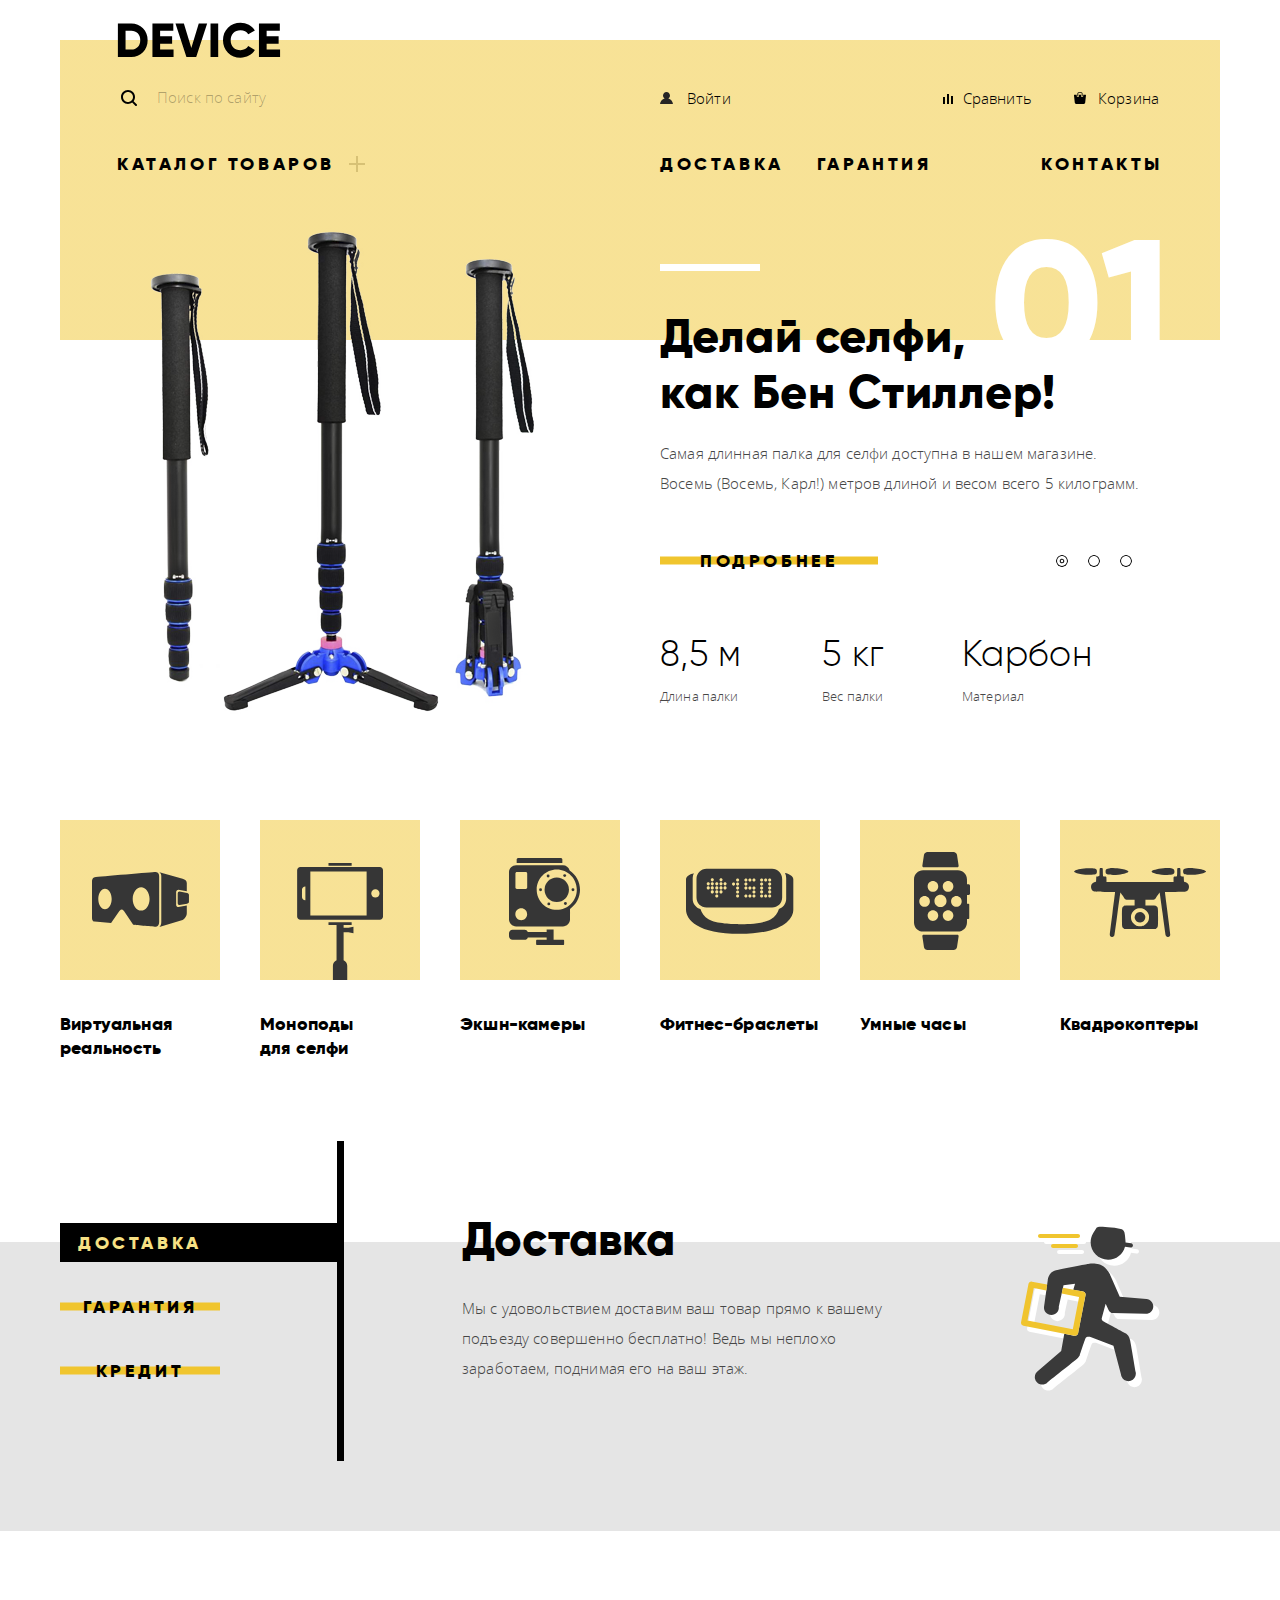
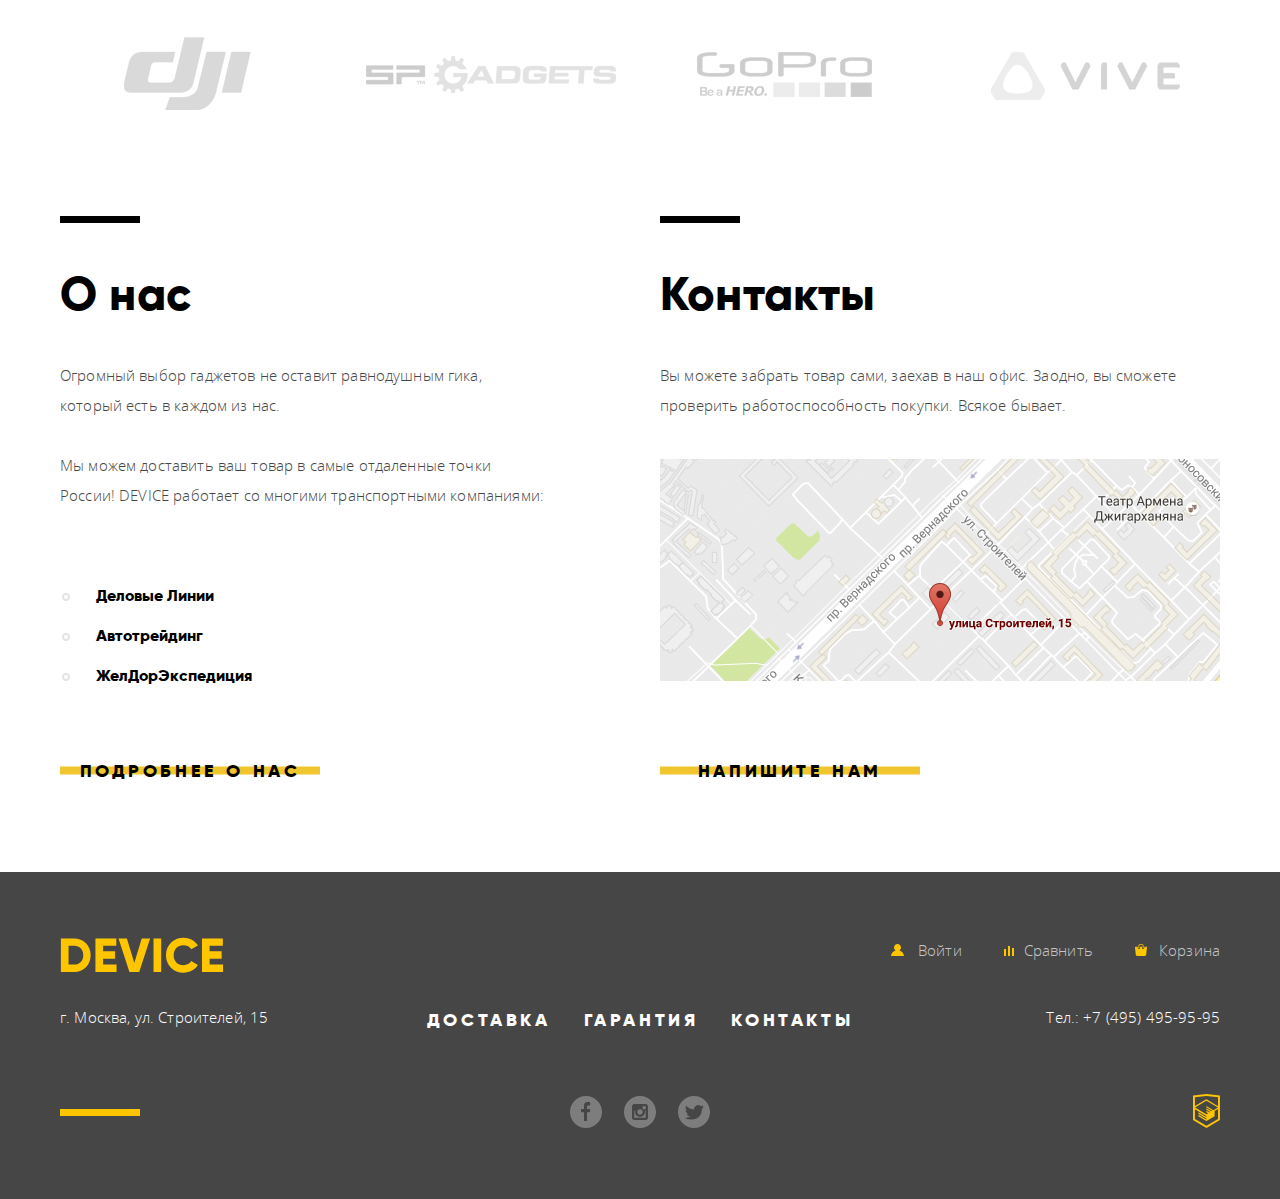
==== commit cd7d4050: "make special links for phone numbers" ====
--- a/index.html
+++ b/index.html
@@ -409,7 +409,7 @@
               Телефон
             </h2>
             <p>
-              Тел.: +7 (495) 495-95-95
+              <a href="tel:+74954959595">Тел.: +7 (495) 495-95-95</a>
             </p>
           </div>
         </div>
--- a/css/style.css
+++ b/css/style.css
@@ -265,6 +265,8 @@
 .search-input {
   display: inline-block;
   vertical-align: baseline;
+
+  width: 210px;
   height: 49px;
 
   font-family: "Open Sans light", Arial, sans-serif;
@@ -288,6 +290,9 @@
 
 .search-button {
   display: none;
+  vertical-align: baseline;
+
+  cursor: pointer;
 
   font-family: "Open Sans light", Arial, sans-serif;
   font-weight: normal;
@@ -309,7 +314,19 @@
   background: transparent;
 
   padding: 9px 21px 10px 20px;
-  margin: 0;
+  margin: 0 0 0 146px;
+}
+
+.search-button:hover {
+  display: inline-block;
+  background: #000000;
+  color: rgba(255,255,255,1);
+}
+
+.search-button:active {
+  display: inline-block;
+  background: #000000;
+  color: rgba(255,255,255,0.3);
 }
 
 /* --- --- --- --- user-navigation search mechanics --- --- --- --- */
@@ -337,8 +354,8 @@
 }
 
 .search-input:focus ~ .search-button {
+  margin-left: 0;
   display: inline-block;
-  vertical-align: baseline;
 }
 
 /* --- --- --- --- user-navigation authorization --- --- --- --- */
@@ -722,6 +739,11 @@
   margin-bottom: 20px;
 }
 
+.slider-advertisement-item-1 .slider-advertisement-product-features li:nth-child(2) {
+  min-width: 140px;
+  margin-bottom: 20px;
+}
+
 .slider-advertisement-product-features .single-feature {
   display: block;
   margin: 0 0 8px 0;
@@ -782,6 +804,14 @@
 #slider-advertisement-item-3:checked ~ .slider-advertisement-list .slider-advertisement-item:nth-child(3) {
   display: flex;
 }
+
+/*
+#slider-advertisement-item-1:focus ~ .slider-advertisement-controls,
+#slider-advertisement-item-2:focus ~ .slider-advertisement-controls,
+#slider-advertisement-item-3:focus ~ .slider-advertisement-controls {
+  outline: 2px solid rgba(240,197,46,1);
+}
+*/
 
 /* --- --- --- --- advertisement slider current item styles --- --- --- --- */
 
@@ -1004,6 +1034,14 @@
 #slider-services-item-3:checked ~ .slider-services-list .slider-services-item:nth-child(3) {
   display: block;
 }
+
+/*
+#slider-services-item-1:focus ~ .slider-services-controls,
+#slider-services-item-2:focus ~ .slider-services-controls,
+#slider-services-item-3:focus ~ .slider-services-controls {
+  outline: 2px solid rgba(240,197,46,1);
+}
+*/
 
 /* --- --- --- --- services items --- --- --- --- */
 
@@ -1465,6 +1503,12 @@
   opacity: 0.25;
 }
 
+/* --- --- --- --- form-catalog-filters checkbox focus --- --- --- --- */
+
+.form-catalog-filters input[type=checkbox]:focus ~ label {
+  outline: 2px solid rgba(240,197,46,1);
+}
+
 /* --- --- --- --- form-catalog-filters radio --- --- --- --- */
 
 .form-catalog-filters input[type=radio] ~ label {
@@ -1496,8 +1540,6 @@
   background-image: url("../img/radio-on.svg");
 }
 
-
-
 .form-catalog-filters input[type=radio]:not([disabled]) ~ label:hover {
   position: relative;
 
@@ -1521,6 +1563,12 @@
 
 .form-catalog-filters input[type=radio]:disabled ~ label {
   opacity: 0.25;
+}
+
+/* --- --- --- --- form-catalog-filters radio focus --- --- --- --- */
+
+.form-catalog-filters input[type=radio]:focus ~ label {
+  outline: 2px solid rgba(240,197,46,1);
 }
 
 /* --- --- --- --- form-catalog-filters button --- --- --- --- */
@@ -2143,6 +2191,11 @@
   text-align: right;
 }
 
+.footer-contacts-phone a, .footer-contacts-phone a:hover, .footer-contacts-phone a:active{
+  color: #ffffff;
+  opacity: 1;
+}
+
 .site-navigation.site-navigation-footer {
   margin-top: 5px;
   order: 0;
